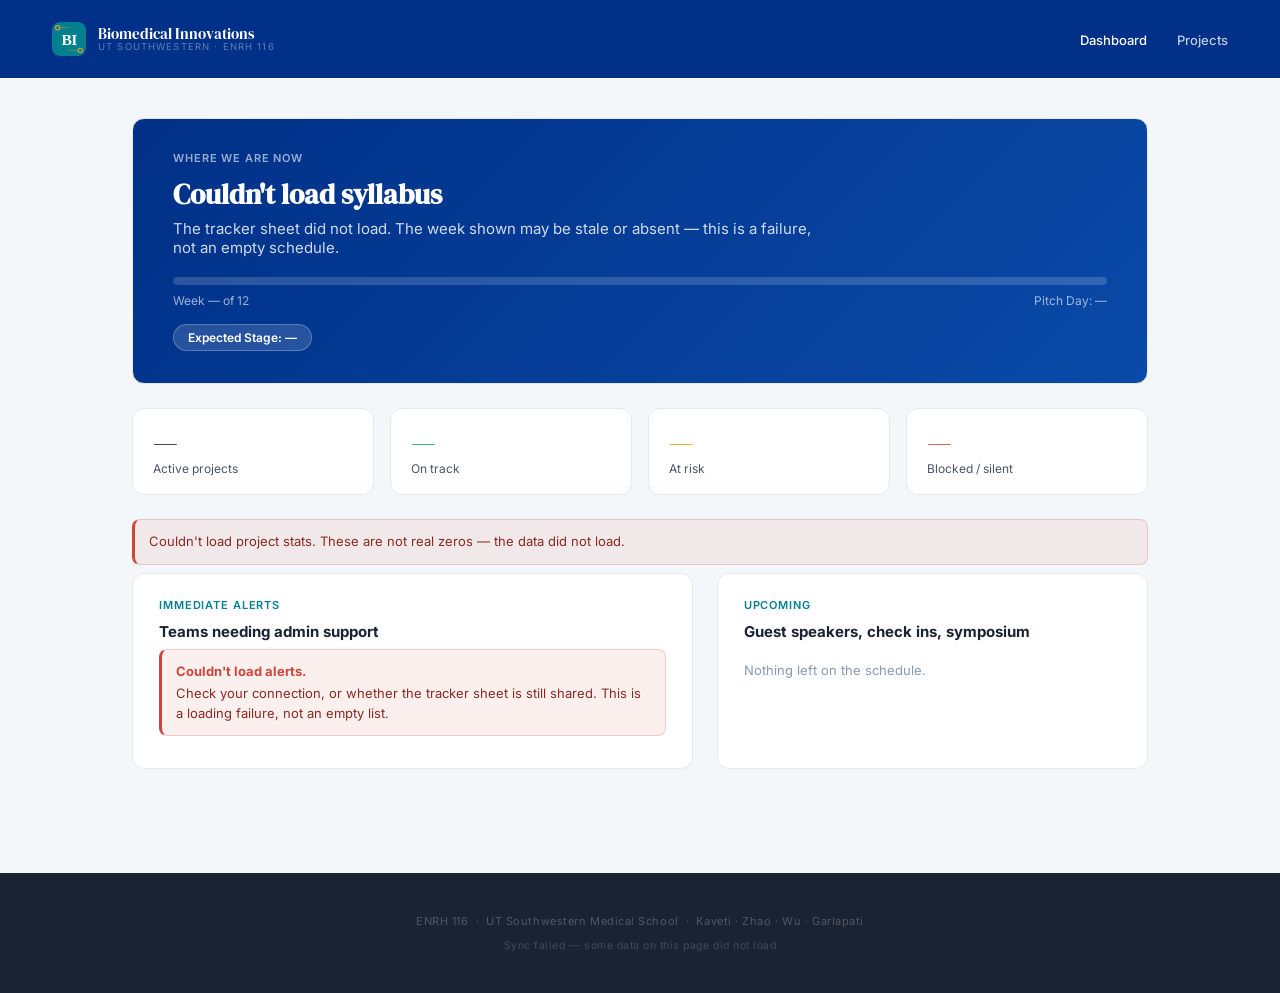
==== index.html @ a9e3243a "Add files via upload" ====
<!DOCTYPE html>
<html lang="en">
<head>
<meta charset="UTF-8"/>
<meta name="viewport" content="width=device-width, initial-scale=1.0"/>
<title>Dashboard — Biomedical Innovations, UTSW</title>
<link rel="preconnect" href="https://fonts.googleapis.com"/>
<link rel="preconnect" href="https://fonts.gstatic.com" crossorigin/>
<link href="https://fonts.googleapis.com/css2?family=DM+Serif+Display:ital@0;1&family=Inter:wght@300;400;500;600&display=swap" rel="stylesheet"/>
<link rel="stylesheet" href="assets/css/projects.css"/>
<style>
  :root {
    --navy:  #003087;
    --teal:  #028090;
    --gold:  #E8A020;
    --green: #1E9E5A;
    --amber: #D9A400;
    --red:   #D0453A;
    --steel: #E8EDF2;
    --mist:  #F4F7FA;
    --ink:   #1A2333;
    --slate: #4A5568;
    --ghost: #8A9AB0;
    --white: #FFFFFF;
    --r:     12px;
  }
  * { box-sizing: border-box; }
  body { font-family: 'Inter', sans-serif; background: var(--mist); color: var(--ink); margin: 0; }

  .dash-wrap { max-width: 1080px; margin: 0 auto; padding: 40px 32px 80px; }

  .dash-grid { display: grid; grid-template-columns: 1.3fr 1fr; gap: 24px; margin-bottom: 24px; }
  @media (max-width: 860px) { .dash-grid { grid-template-columns: 1fr; } }

  .card { background: var(--white); border-radius: var(--r); border: 1px solid #E4E9F0; padding: 24px 26px; }
  .card-eyebrow { font-size: 11px; font-weight: 600; letter-spacing: 0.08em; text-transform: uppercase; color: var(--teal); margin: 0 0 10px; }
  .card h2 { font-family: 'DM Serif Display', serif; font-size: 22px; margin: 0 0 6px; color: var(--ink); }
  .card h3 { font-size: 15px; margin: 0 0 4px; color: var(--ink); }

  /* Where We Are Now */
  .week-card { background: linear-gradient(135deg, var(--navy), #0A4AA8); color: var(--white); margin-bottom: 24px; padding: 32px 40px; }
  .week-card .card-eyebrow { color: rgba(255,255,255,0.6); }
  .week-card h2 { color: var(--white); font-size: 28px; }
  .week-topic { font-size: 15px; color: rgba(255,255,255,0.82); margin: 0 0 20px; max-width: 640px; }
  .week-progress-track { background: rgba(255,255,255,0.16); border-radius: 100px; height: 8px; overflow: hidden; margin-bottom: 8px; }
  .week-progress-fill { background: var(--gold); height: 100%; border-radius: 100px; transition: width 0.4s ease; }
  .week-progress-label { font-size: 12px; color: rgba(255,255,255,0.62); display: flex; justify-content: space-between; }
  .week-stage-pill { display: inline-block; margin-top: 16px; background: rgba(255,255,255,0.14); border: 1px solid rgba(255,255,255,0.24); border-radius: 100px; padding: 5px 14px; font-size: 12px; font-weight: 600; }

  /* Stat chips */
  .stats-row { display: grid; grid-template-columns: repeat(4, 1fr); gap: 16px; margin-bottom: 24px; }
  @media (max-width: 700px) { .stats-row { grid-template-columns: repeat(2, 1fr); } }
  .stat-chip { background: var(--white); border-radius: var(--r); border: 1px solid #E4E9F0; padding: 18px 20px; }
  .stat-chip .num { font-family: 'DM Serif Display', serif; font-size: 30px; line-height: 1; margin-bottom: 4px; }
  .stat-chip .label { font-size: 12px; color: var(--slate); }
  .stat-chip.health-green .num { color: var(--green); }
  .stat-chip.health-yellow .num { color: var(--amber); }
  .stat-chip.health-red .num { color: var(--red); }

  /* Activity feed */
  .activity-item { padding: 12px 0; border-bottom: 1px solid #EEF1F5; }
  .activity-item:last-child { border-bottom: none; }
  .activity-meta { font-size: 11px; color: var(--ghost); margin-bottom: 3px; }
  .activity-desc { font-size: 13.5px; color: var(--ink); line-height: 1.5; }

  .presentation-item { display: flex; justify-content: space-between; align-items: baseline; padding: 10px 0; border-bottom: 1px solid #EEF1F5; }
  .presentation-item:last-child { border-bottom: none; }
  .presentation-date { font-size: 12px; color: var(--slate); white-space: nowrap; margin-left: 12px; }

  .state-message { font-size: 13px; color: var(--ghost); padding: 8px 0; }
</style>
</head>
<body>

<header class="site-topbar">
  <a class="site-topbar-brand" href="index.html">
    <img src="[data-uri]" alt="BI logo" class="site-topbar-logo"/>
    <div>
      <div class="site-topbar-title">Biomedical Innovations</div>
      <div class="site-topbar-sub">UT Southwestern · ENRH 116</div>
    </div>
  </a>
  <nav class="site-topbar-nav">
    <a href="index.html" class="active">Dashboard</a>
    <a href="projects/index.html">Projects</a>
  </nav>
</header>

<main class="dash-wrap">

  <div class="card week-card">
    <p class="card-eyebrow">Where we are now</p>
    <h2 id="week-heading">Loading…</h2>
    <p class="week-topic" id="week-topic">&nbsp;</p>
    <div class="week-progress-track"><div class="week-progress-fill" id="week-progress-fill" style="width:0%"></div></div>
    <div class="week-progress-label"><span id="week-progress-label">Week — of 12</span><span id="week-end-label">Pitch Day: —</span></div>
    <span class="week-stage-pill" id="week-stage-pill">Expected Stage: —</span>
  </div>

  <div class="stats-row" id="stats-row">
    <div class="stat-chip"><div class="num">—</div><div class="label">Active projects</div></div>
    <div class="stat-chip health-green"><div class="num">—</div><div class="label">On track</div></div>
    <div class="stat-chip health-yellow"><div class="num">—</div><div class="label">At risk</div></div>
    <div class="stat-chip health-red"><div class="num">—</div><div class="label">Blocked / silent</div></div>
  </div>

  <div class="dash-grid">
    <div class="card">
      <p class="card-eyebrow">Immediate alerts</p>
      <h3>Teams needing admin support</h3>
      <div id="activity-list"><p class="state-message">Loading…</p></div>
    </div>

    <div class="card">
      <p class="card-eyebrow">Upcoming</p>
      <h3>Guest speakers, check ins, symposium</h3>
      <div id="presentations-list"><p class="state-message">Loading…</p></div>
    </div>
  </div>

</main>

<footer style="background: var(--ink); padding: 30px 48px; text-align:center;">
  <p style="font-size:11px; color: rgba(255,255,255,0.24); letter-spacing:0.05em;">
    ENRH 116 &nbsp;·&nbsp; UT Southwestern Medical School &nbsp;·&nbsp; Kaveti · Zhao · Wu · Garlapati
  </p>
  <p id="last-synced" style="font-size:10.5px; color: rgba(255,255,255,0.18); letter-spacing:0.05em; margin-top:8px;">
    Syncing…
  </p>
</footer>

<script src="assets/js/sheets.js"></script>
<script>
  function escapeHtml(str) {
    if (str == null) return "";
    return String(str).replace(/&/g, "&amp;").replace(/</g, "&lt;").replace(/>/g, "&gt;");
  }

  // Parse a date value from a gviz cell. Handles three cases seen across
  // this workbook's tabs: the gviz literal "Date(y,m,d)" (true Date cells),
  // a plain ISO string like "2026-09-03" (the Syllabus Map tab stores dates
  // as text, not real Date cells, so gviz returns them as-is), and anything
  // else JS can parse as a fallback.
  function parseGvizDate(value) {
    if (value == null) return null;
    if (value instanceof Date) return value;
    if (typeof value !== "string") return null;

    if (value.startsWith("Date(")) {
      const nums = value.slice(5, -1).split(",").map(n => parseInt(n, 10));
      const [y, m, d] = nums;
      return new Date(y, m, d);
    }

    const iso = value.match(/^(\d{4})-(\d{2})-(\d{2})/);
    if (iso) {
      return new Date(parseInt(iso[1], 10), parseInt(iso[2], 10) - 1, parseInt(iso[3], 10));
    }

    const fallback = new Date(value);
    return isNaN(fallback) ? null : fallback;
  }

  function fmtDate(dt) {
    if (!dt) return "TBD";
    return dt.toLocaleDateString("en-US", { month: "short", day: "numeric" });
  }

  // Render a visible failure. Distinct from the empty state on purpose:
  // "we could not load this" must never look like "there is nothing here".
  function renderError(el, what, err) {
    console.error(what, err);
    const hint = err && err.reason === "envelope"
      ? "The sheet may no longer be shared publicly."
      : "Check your connection, or whether the tracker sheet is still shared.";
    el.innerHTML =
      `<div class="state-error"><strong>Couldn't load ${escapeHtml(what)}.</strong>${escapeHtml(hint)} This is a loading failure, not an empty list.</div>`;
  }

  // Stamp the footer once anything has successfully loaded.
  function markSynced() {
    const el = document.getElementById("last-synced");
    const t = typeof getLastSyncedAt === "function" ? getLastSyncedAt() : null;
    if (!el) return;
    el.textContent = t
      ? `Last synced ${t.toLocaleString("en-US", { month: "short", day: "numeric", hour: "numeric", minute: "2-digit" })}`
      : "Not synced — data below may be missing";
  }

  function markSyncFailed() {
    const el = document.getElementById("last-synced");
    if (el) el.textContent = "Sync failed — some data on this page did not load";
  }

  // Fixed deliverable dates from the syllabus (Section III). Hardcoded
  // since these are set once for the semester, not tracked in a sheet tab.
  const DELIVERABLES = [
    { date: new Date(2026, 8, 8),  label: "Project Preference Ranking due" },
    { date: new Date(2026, 8, 9),  label: "Team Formation due" },
    { date: new Date(2026, 9, 1),  label: "Project Proposal due" },
    { date: new Date(2026, 9, 22), label: "Mid-Semester Progress Check-In due" },
    { date: new Date(2026, 10, 19), label: "Pitch Presentation due" },
  ];

  // ── Where We Are Now ──────────────────────────────────────────
  fetchTab(GIDS.syllabus).then(rows => {
    const today = new Date();
    today.setHours(0,0,0,0);

    const weeks = rows
      .map(r => ({
        week: r["Week"],
        date: parseGvizDate(r["Date"]),
        topic: r["Topic"],
        stage: r["Expected Stage"],
        note: r["Agenda Note"] || "",
      }))
      .filter(w => w.date)
      .sort((a, b) => a.date - b.date);

    if (!weeks.length) {
      document.getElementById("week-heading").textContent = "Syllabus not loaded";
      return;
    }

    let currentIndex = 0;
    weeks.forEach((w, i) => { if (w.date <= today) currentIndex = i; });
    const current = weeks[currentIndex];

    const totalWeeks = weeks.length;
    const pct = Math.round((current.week / totalWeeks) * 100);

    document.getElementById("week-heading").textContent = `Week ${current.week} of ${totalWeeks}`;
    document.getElementById("week-topic").textContent = current.note
      ? `${current.topic} — ${current.note}`
      : (current.topic || "");
    document.getElementById("week-progress-fill").style.width = pct + "%";
    document.getElementById("week-progress-label").innerHTML =
      `<span>Week ${current.week} of ${totalWeeks}</span>`;

    const next = weeks[currentIndex + 1];
    const windowEnd = next ? next.date : new Date(current.date.getTime() + 7*24*60*60*1000);
    const dueThisWeek = DELIVERABLES.filter(d => d.date >= current.date && d.date < windowEnd);

    const stagePillHtml = `<span class="week-stage-pill">Expected Stage: ${current.stage || "—"}</span>`;
    const deliverableHtml = dueThisWeek.map(d =>
      `<span class="week-stage-pill" style="background:rgba(232,160,32,0.22); border-color:rgba(232,160,32,0.4);">${escapeHtml(d.label)}</span>`
    ).join("");
    document.getElementById("week-stage-pill").outerHTML = `<div style="margin-top:16px; display:flex; gap:10px; flex-wrap:wrap;">${stagePillHtml}${deliverableHtml}</div>`;

    const last = weeks[weeks.length - 1];
    document.getElementById("week-end-label").textContent = `${last.topic && last.topic.includes("Pitch") ? "Pitch Day" : "Final week"}: ${fmtDate(last.date)}`;
    markSynced();
  }).catch(err => {
    console.error(err);
    document.getElementById("week-heading").textContent = "Couldn't load syllabus";
    document.getElementById("week-topic").textContent =
      "The tracker sheet did not load. The week shown may be stale or absent — this is a failure, not an empty schedule.";
    markSyncFailed();
  });

  // ── Stats row ──────────────────────────────────────────────────
  fetchTab(GIDS.dashboard).then(rows => {
    const active = rows.filter(r => r["Project"]);
    const counts = { green: 0, yellow: 0, red: 0 };
    active.forEach(r => {
      const h = (r["Overall Health"] || "").toLowerCase();
      if (h.includes("green")) counts.green++;
      else if (h.includes("yellow")) counts.yellow++;
      else if (h.includes("red")) counts.red++;
    });
    const chips = document.querySelectorAll("#stats-row .num");
    chips[0].textContent = active.length;
    chips[1].textContent = counts.green;
    chips[2].textContent = counts.yellow;
    chips[3].textContent = counts.red;
    markSynced();
  }).catch(err => {
    console.error(err);
    // Blank the chips rather than leaving zeros: 0/0/0/0 reads as a real
    // (if grim) state, which is exactly the confusion P1-5 is about.
    document.querySelectorAll("#stats-row .num").forEach(n => { n.textContent = "—"; });
    document.getElementById("stats-row").insertAdjacentHTML("afterend",
      `<div class="state-error">Couldn't load project stats. These are not real zeros — the data did not load.</div>`);
    markSyncFailed();
  });

  // ── Immediate alerts ────────────────────────────────────────────
  // Shows only entries flagged as needing admin support. Matches both
  // "Needs Admin Support" (new form label) and "Blocker" (old label,
  // in case earlier log rows still use it) so nothing gets missed.
  // Pure: selects the alert rows to render. Extracted so the null-timestamp
  // behaviour is testable without a DOM or a live Sheet.
  function selectAlerts(rows, limit) {
    return rows
      // No `|| new Date(r["Timestamp"])` fallback here: gviz returns null
      // for an empty Timestamp cell, and new Date(null) is 1970-01-01 — a
      // valid Date that survives the isNaN filter and renders as a 1970
      // alert on the public dashboard. parseGvizDate already handles every
      // date format present in this workbook, so a null result means the
      // row genuinely has no usable date and must be dropped.
      .map(r => ({ ...r, _ts: parseGvizDate(r["Timestamp"]) }))
      .filter(r => {
        const type = (r["Entry Type"] || "").toLowerCase();
        return type.includes("admin") || type.includes("blocker");
      })
      .filter(r => r._ts instanceof Date && !isNaN(r._ts))
      .sort((a, b) => b._ts - a._ts)
      .slice(0, limit);
  }

  fetchTab(GIDS.updateLog).then(rows => {
    const container = document.getElementById("activity-list");
    const alerts = selectAlerts(rows, 6);

    if (!alerts.length) {
      container.innerHTML = `<p class="state-message">No open requests right now.</p>`;
      return;
    }

    container.innerHTML = alerts.map(r => `
      <div class="activity-item">
        <div class="activity-meta">${escapeHtml(r["Project"])} · ${fmtDate(r._ts)}</div>
        <div class="activity-desc">${escapeHtml(r["Description"] || "")}</div>
      </div>`).join("");
    markSynced();
  }).catch(err => {
    renderError(document.getElementById("activity-list"), "alerts", err);
    markSyncFailed();
  });

  // ── Upcoming: guest speakers, team check ins, symposium ─────────
  // Pulled from the fixed ENRH 116 Fall 2026 syllabus (not a live sheet
  // tab, since these course level dates are set once for the semester).
  // Update this array if the syllabus changes.
  const COURSE_EVENTS = [
    { date: new Date(2026, 8, 24),  label: "Guest Speaker: Human-Centered Design & Human Factors", type: "Guest Speaker" },
    { date: new Date(2026, 9, 8),   label: "Workshop Field Trip", type: "Workshop" },
    { date: new Date(2026, 9, 15),  label: "Guest Speaker: Dr. Ying", type: "Guest Speaker" },
    { date: new Date(2026, 9, 22),  label: "Mid Semester Progress Check In (MedEd Innovation Studio)", type: "Team Check In" },
    { date: new Date(2026, 10, 12), label: "Guest Speaker: Building a Business Model & Learning to Pitch", type: "Guest Speaker" },
    { date: new Date(2026, 10, 19), label: "Pitch Day: Final Innovation Symposium", type: "Symposium" },
  ];

  (function renderUpcoming() {
    const container = document.getElementById("presentations-list");
    const today = new Date();
    today.setHours(0,0,0,0);

    const upcoming = COURSE_EVENTS
      .filter(e => e.date >= today)
      .sort((a, b) => a.date - b.date);

    if (!upcoming.length) {
      container.innerHTML = `<p class="state-message">Nothing left on the schedule.</p>`;
      return;
    }

    container.innerHTML = upcoming.map(e => `
      <div class="presentation-item">
        <div>
          <div style="font-size:13.5px; font-weight:500;">${escapeHtml(e.label)}</div>
          <div style="font-size:12px; color:var(--ghost);">${escapeHtml(e.type)}</div>
        </div>
        <div class="presentation-date">${fmtDate(e.date)}</div>
      </div>`).join("");
  })();
</script>

</body>
</html>
---- assets/css/projects.css ----
/* projects.css
   Styles for /projects/index.html and /projects/project.html.
   Tokens match the main site's :root variables exactly — do not
   redefine these elsewhere; if the main site's palette changes,
   update here too.
*/

:root {
  --navy:  #003087;
  --teal:  #028090;
  --gold:  #E8A020;
  --steel: #E8EDF2;
  --mist:  #F4F7FA;
  --ink:   #1A2333;
  --slate: #4A5568;
  --ghost: #8A9AB0;
  --white: #FFFFFF;
  --r:     12px;
}

* , *::before, *::after { box-sizing: border-box; }

body {
  font-family: 'Inter', sans-serif;
  background: var(--white);
  color: var(--ink);
  margin: 0;
  -webkit-font-smoothing: antialiased;
}

/* ── Simple top bar (matches main navbar brand, adds a nav link) ── */
.site-topbar {
  display: flex; align-items: center; justify-content: space-between;
  padding: 22px 52px;
  background: var(--navy);
}
.site-topbar-brand { display: flex; align-items: center; gap: 12px; text-decoration: none; }
.site-topbar-logo { width: 34px; height: 34px; border-radius: 8px; }
.site-topbar-title { font-family: 'DM Serif Display', serif; font-size: 15px; color: var(--white); line-height: 1; }
.site-topbar-sub { font-size: 9.5px; color: rgba(255,255,255,0.38); letter-spacing: 0.12em; text-transform: uppercase; }
.site-topbar-nav a {
  font-size: 13px; font-weight: 500; color: rgba(255,255,255,0.75);
  text-decoration: none; margin-left: 26px;
}
.site-topbar-nav a:hover,
.site-topbar-nav a.active { color: var(--white); }

/* ── Page shell ── */
.projects-wrap { max-width: 1080px; margin: 0 auto; padding: 48px 24px 80px; }
.projects-eyebrow { font-size: 11px; font-weight: 600; letter-spacing: 0.1em; text-transform: uppercase; color: var(--teal); margin-bottom: 8px; }
.projects-heading { font-family: 'DM Serif Display', serif; font-size: 32px; color: var(--ink); margin-bottom: 10px; }
.projects-sub { font-size: 14px; color: var(--slate); margin-bottom: 36px; max-width: 60ch; }

/* ── Project cards (index page) — reuses .about-card visual language ── */
.project-grid { display: grid; grid-template-columns: repeat(auto-fill, minmax(260px, 1fr)); gap: 18px; }
.project-card {
  display: block; text-decoration: none; color: inherit;
  background: var(--mist); border: 1px solid var(--steel); border-radius: var(--r);
  padding: 22px 20px; transition: transform 0.2s, box-shadow 0.2s;
}
.project-card:hover { transform: translateY(-3px); box-shadow: 0 10px 28px rgba(0,48,135,0.08); }
.project-card h3 { font-family: 'DM Serif Display', serif; font-size: 18px; color: var(--ink); margin: 0 0 8px; }
.project-card .stage { font-size: 12.5px; color: var(--slate); margin: 0 0 12px; }
.project-card .next-pres { font-size: 11.5px; color: var(--ghost); margin: 10px 0 0; }

.health {
  display: inline-block; font-size: 10.5px; font-weight: 600;
  letter-spacing: 0.04em; text-transform: uppercase;
  padding: 3px 10px; border-radius: 999px;
}
/* NOTE: confirm these three values actually match your Dashboard's
   "Overall Health" text before shipping — placeholders below assume
   On Track / At Risk / Blocked. Adjust the class names + JS mapping
   in index.html if your sheet uses different wording. */
.health-ontrack  { background: rgba(2,128,144,0.12);  color: var(--teal); }
.health-atrisk   { background: rgba(232,160,32,0.15);  color: #8a5a10; }
.health-blocked  { background: rgba(200,40,40,0.12);   color: #b02020; }
.health-unknown  { background: var(--steel); color: var(--ghost); }

.state-message { font-size: 13.5px; color: var(--ghost); padding: 24px 0; }

/* ── Detail page: mirrors the homepage's "Prior Work" / DDH section exactly ── */
.detail-hero {
  background: var(--navy);
  padding: 76px 48px;
}
.detail-hero-inner { max-width: 920px; margin: 0 auto; }
.detail-title { display: flex; align-items: baseline; gap: 12px; flex-wrap: wrap; }
.status-badge {
  font-size: 11px; font-weight: 600; letter-spacing: 0.05em; text-transform: uppercase;
  background: rgba(2,128,144,0.18); color: var(--teal);
  padding: 4px 12px; border-radius: 999px; vertical-align: middle;
}
.roadmap-note {
  font-size: 11.5px; font-style: italic; color: rgba(255,255,255,0.4);
  margin-bottom: 14px;
}

/* ── Poster ── */
.poster-wrap { margin-bottom: 34px; }
.poster-frame {
  display: block; max-width: 420px; border-radius: 10px; overflow: hidden;
  border: 1px solid rgba(255,255,255,0.09); background: rgba(255,255,255,0.04);
  text-decoration: none; transition: transform 0.2s, box-shadow 0.2s;
}
.poster-frame:hover { transform: translateY(-3px); box-shadow: 0 10px 28px rgba(0,0,0,0.25); }
.poster-frame img { width: 100%; display: block; }
.poster-link-label {
  font-size: 11px; color: rgba(255,255,255,0.4); margin-top: 8px;
  letter-spacing: 0.04em; text-transform: uppercase;
}


/* ── Custom progress log (exception track, no syllabus alignment) ── */
.milestone-list { display: flex; flex-direction: column; gap: 12px; }
.milestone-item {
  display: flex; gap: 14px; padding: 14px 16px;
  background: rgba(255,255,255,0.04); border: 1px solid rgba(255,255,255,0.09);
  border-radius: 10px;
}
.milestone-dot { width: 10px; height: 10px; border-radius: 50%; background: var(--teal); margin-top: 4px; flex-shrink: 0; }
.milestone-date { font-size: 10.5px; font-weight: 600; letter-spacing: 0.05em; text-transform: uppercase; color: var(--gold); margin-bottom: 3px; }
.milestone-stage { font-size: 12px; font-weight: 600; color: var(--white); margin-bottom: 4px; }
.milestone-desc { font-size: 13px; line-height: 1.6; color: rgba(255,255,255,0.6); }

.detail-back { font-size: 12px; color: rgba(255,255,255,0.45); text-decoration: none; letter-spacing: 0.05em; text-transform: uppercase; }
.detail-back:hover { color: var(--white); }

.detail-eyebrow {
  font-size: 11px; font-weight: 600; letter-spacing: 0.16em;
  text-transform: uppercase; color: var(--gold); margin: 22px 0 11px;
}
.detail-title {
  font-family: 'DM Serif Display', serif;
  font-size: clamp(25px, 3vw, 36px);
  color: var(--white); line-height: 1.15; margin-bottom: 16px;
}
.detail-body {
  font-size: 14.5px; line-height: 1.8; color: rgba(255,255,255,0.56); max-width: 600px; margin-bottom: 34px;
}

/* Two-column context grid — identical structure to the DDH section's
   Clinical Problem / The Gap / Our Approach / Status quad */
.context-grid { display: grid; grid-template-columns: 1fr 1fr; gap: 0 40px; margin-bottom: 38px; }
.context-block {
  border-left: 2px solid rgba(2,128,144,0.38);
  padding: 13px 0 13px 17px;
  border-bottom: 1px solid rgba(255,255,255,0.05);
}
.context-label {
  font-size: 9.5px; font-weight: 600; letter-spacing: 0.12em;
  text-transform: uppercase; color: var(--teal); margin-bottom: 5px;
}
.context-text { font-size: 13px; line-height: 1.7; color: rgba(255,255,255,0.58); }
.context-text strong { color: rgba(255,255,255,0.86); font-weight: 500; }

/* Team section reuses the same conf-heading + pill-row pattern as Conferences */
.conf-heading {
  font-size: 10px; font-weight: 600; letter-spacing: 0.14em;
  text-transform: uppercase; color: rgba(255,255,255,0.28); margin-bottom: 13px;
}
.conf-row { display: flex; gap: 11px; flex-wrap: wrap; margin-bottom: 34px; }
.conf-pill {
  display: flex; align-items: center; gap: 9px;
  background: rgba(255,255,255,0.05); border: 1px solid rgba(255,255,255,0.09);
  border-radius: 8px; padding: 10px 15px; text-decoration: none;
  transition: background 0.2s;
}
.conf-pill:hover { background: rgba(255,255,255,0.10); }
.conf-pill-icon { font-size: 14px; }
.conf-pill-name { font-size: 12.5px; font-weight: 600; color: var(--white); }
.conf-pill-date { font-size: 10px; color: rgba(255,255,255,0.36); }

.state-message-dark { font-size: 13px; color: rgba(255,255,255,0.36); }

/* ── Roadmap timeline ── */
.roadmap-wrap { margin-bottom: 38px; }
.roadmap-track { position: relative; padding-top: 6px; }
.roadmap-line-bg {
  position: absolute; top: 15px; left: 0; right: 0; height: 2px;
  background: rgba(255,255,255,0.12);
}
.roadmap-line-fill {
  position: absolute; top: 15px; left: 0; height: 2px;
  background: var(--teal); transition: width 0.3s;
}
.roadmap-nodes { display: flex; justify-content: space-between; position: relative; overflow-x: auto; gap: 4px; padding-bottom: 4px; }
.roadmap-node { flex: 1 0 64px; text-align: center; cursor: pointer; min-width: 64px; }
.roadmap-dot {
  width: 14px; height: 14px; border-radius: 50%; margin: 0 auto 8px;
  background: var(--navy); border: 2px solid rgba(255,255,255,0.25);
  transition: background 0.2s, border-color 0.2s;
}
.roadmap-node.reached .roadmap-dot { background: var(--teal); border-color: var(--teal); }
.roadmap-node.current .roadmap-dot { background: var(--gold); border-color: var(--gold); }
.roadmap-node-week { font-size: 9.5px; font-weight: 600; letter-spacing: 0.06em; text-transform: uppercase; color: rgba(255,255,255,0.35); }
.roadmap-node.reached .roadmap-node-week,
.roadmap-node.current .roadmap-node-week { color: rgba(255,255,255,0.75); }
.roadmap-node-stage { font-size: 10.5px; color: rgba(255,255,255,0.5); margin-top: 2px; line-height: 1.3; }
.roadmap-node.reached .roadmap-node-stage,
.roadmap-node.current .roadmap-node-stage { color: var(--white); }

.roadmap-detail {
  margin-top: 18px; padding: 16px 18px; border-radius: 10px;
  background: rgba(255,255,255,0.04); border: 1px solid rgba(255,255,255,0.09);
  display: none;
}
.roadmap-detail.open { display: block; }
.roadmap-detail-title { font-size: 12.5px; font-weight: 600; color: var(--white); margin-bottom: 4px; }
.roadmap-detail-meta { font-size: 11px; color: var(--gold); margin-bottom: 8px; letter-spacing: 0.04em; text-transform: uppercase; }
.roadmap-detail-body { font-size: 13px; line-height: 1.7; color: rgba(255,255,255,0.62); }

@media (max-width: 700px) {
  .roadmap-node { flex: 0 0 72px; }
  .roadmap-node-stage { display: none; }
}

@media (max-width: 900px) {
  .context-grid { grid-template-columns: 1fr; }
}
@media (max-width: 700px) {
  .site-topbar { padding: 18px 20px; }
  .detail-hero { padding: 56px 24px; }
}

/* ── Error state ────────────────────────────────────────────────────
   Must be visually distinct from .state-message. A failed load used to
   render in the same muted grey as "nothing scheduled yet", so a dead
   API looked like a quiet week. Shared by all three pages. */
.state-error {
  font-size: 13px; color: #8a2a22; background: rgba(208,69,58,0.08);
  border: 1px solid rgba(208,69,58,0.22); border-left: 3px solid #D0453A;
  border-radius: 8px; padding: 12px 14px; margin: 8px 0; line-height: 1.5;
}
.state-error strong { display: block; margin-bottom: 3px; color: #D0453A; }

/* Same, on the navy project-detail hero. */
.state-error-dark {
  font-size: 13px; color: #ffd9d4; background: rgba(208,69,58,0.16);
  border: 1px solid rgba(255,140,130,0.3); border-left: 3px solid #ff8c82;
  border-radius: 8px; padding: 12px 14px; margin: 8px 0; line-height: 1.5;
}
.state-error-dark strong { display: block; margin-bottom: 3px; color: #ff8c82; }
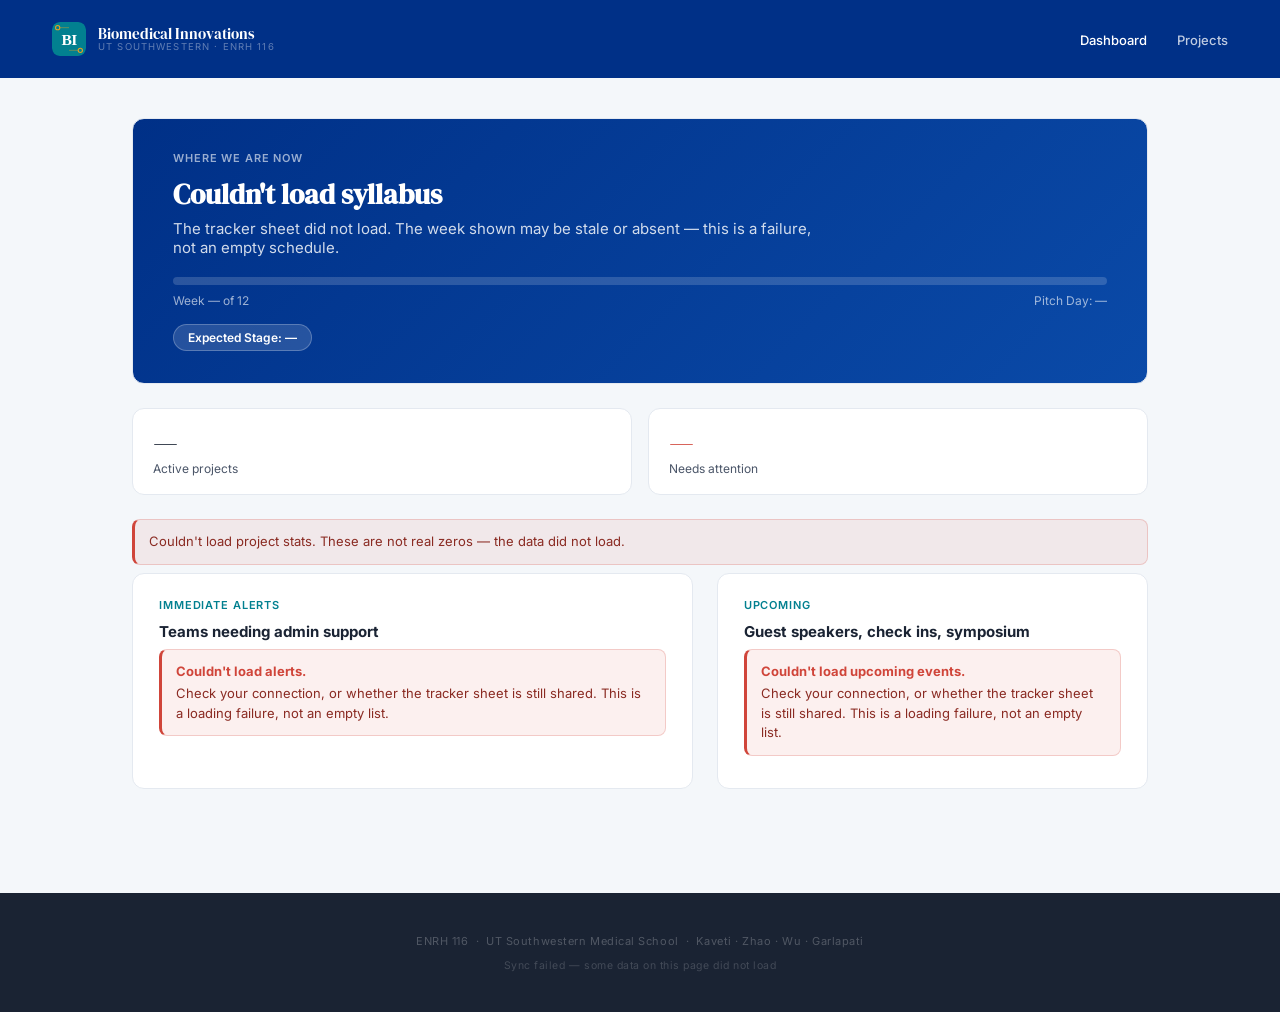
==== commit 3e79df7b: "Add files via upload" ====
--- a/index.html
+++ b/index.html
@@ -48,8 +48,7 @@
   .week-stage-pill { display: inline-block; margin-top: 16px; background: rgba(255,255,255,0.14); border: 1px solid rgba(255,255,255,0.24); border-radius: 100px; padding: 5px 14px; font-size: 12px; font-weight: 600; }
 
   /* Stat chips */
-  .stats-row { display: grid; grid-template-columns: repeat(4, 1fr); gap: 16px; margin-bottom: 24px; }
-  @media (max-width: 700px) { .stats-row { grid-template-columns: repeat(2, 1fr); } }
+  .stats-row { display: grid; grid-template-columns: repeat(2, 1fr); gap: 16px; margin-bottom: 24px; }
   .stat-chip { background: var(--white); border-radius: var(--r); border: 1px solid #E4E9F0; padding: 18px 20px; }
   .stat-chip .num { font-family: 'DM Serif Display', serif; font-size: 30px; line-height: 1; margin-bottom: 4px; }
   .stat-chip .label { font-size: 12px; color: var(--slate); }
@@ -83,6 +82,7 @@
   <nav class="site-topbar-nav">
     <a href="index.html" class="active">Dashboard</a>
     <a href="projects/index.html">Projects</a>
+    <a href="#" id="submit-update-link" target="_blank" rel="noopener" style="display:none;">Submit Weekly Update</a>
   </nav>
 </header>
 
@@ -99,22 +99,20 @@
 
   <div class="stats-row" id="stats-row">
     <div class="stat-chip"><div class="num">—</div><div class="label">Active projects</div></div>
-    <div class="stat-chip health-green"><div class="num">—</div><div class="label">On track</div></div>
-    <div class="stat-chip health-yellow"><div class="num">—</div><div class="label">At risk</div></div>
-    <div class="stat-chip health-red"><div class="num">—</div><div class="label">Blocked / silent</div></div>
+    <div class="stat-chip health-red"><div class="num">—</div><div class="label">Needs attention</div></div>
   </div>
 
   <div class="dash-grid">
     <div class="card">
       <p class="card-eyebrow">Immediate alerts</p>
       <h3>Teams needing admin support</h3>
-      <div id="activity-list"><p class="state-message">Loading…</p></div>
+      <div id="activity-list" aria-live="polite"><p class="state-message">Loading…</p></div>
     </div>
 
     <div class="card">
       <p class="card-eyebrow">Upcoming</p>
       <h3>Guest speakers, check ins, symposium</h3>
-      <div id="presentations-list"><p class="state-message">Loading…</p></div>
+      <div id="presentations-list" aria-live="polite"><p class="state-message">Loading…</p></div>
     </div>
   </div>
 
@@ -131,35 +129,16 @@
 
 <script src="assets/js/sheets.js"></script>
 <script>
-  function escapeHtml(str) {
-    if (str == null) return "";
-    return String(str).replace(/&/g, "&amp;").replace(/</g, "&lt;").replace(/>/g, "&gt;");
-  }
-
-  // Parse a date value from a gviz cell. Handles three cases seen across
-  // this workbook's tabs: the gviz literal "Date(y,m,d)" (true Date cells),
-  // a plain ISO string like "2026-09-03" (the Syllabus Map tab stores dates
-  // as text, not real Date cells, so gviz returns them as-is), and anything
-  // else JS can parse as a fallback.
-  function parseGvizDate(value) {
-    if (value == null) return null;
-    if (value instanceof Date) return value;
-    if (typeof value !== "string") return null;
-
-    if (value.startsWith("Date(")) {
-      const nums = value.slice(5, -1).split(",").map(n => parseInt(n, 10));
-      const [y, m, d] = nums;
-      return new Date(y, m, d);
-    }
-
-    const iso = value.match(/^(\d{4})-(\d{2})-(\d{2})/);
-    if (iso) {
-      return new Date(parseInt(iso[1], 10), parseInt(iso[2], 10) - 1, parseInt(iso[3], 10));
-    }
-
-    const fallback = new Date(value);
-    return isNaN(fallback) ? null : fallback;
-  }
+  wireSubmitUpdateLink();
+
+  // escapeHtml and safeLink are defined once, in assets/js/sheets.js, and
+  // loaded globally via <script src="assets/js/sheets.js"> above. They
+  // used to be duplicated in each of the three pages; this is the shared
+  // copy.
+
+  // parseGvizDate is defined once, in assets/js/sheets.js, and loaded
+  // globally via <script src="assets/js/sheets.js"> above. It used to be
+  // duplicated here and in project.html; this is the shared copy.
 
   function fmtDate(dt) {
     if (!dt) return "TBD";
@@ -203,7 +182,21 @@
   ];
 
   // ── Where We Are Now ──────────────────────────────────────────
-  fetchTab(GIDS.syllabus).then(rows => {
+  // Pure: classify where "today" sits relative to the syllabus weeks.
+  // Extracted so pre-semester/mid-semester/post-semester selection is
+  // testable without a DOM.
+  function classifyWeekState(weeks, today) {
+    if (!weeks.length) return { state: "no-data" };
+    const firstWeek = weeks[0];
+    const lastWeek = weeks[weeks.length - 1];
+    if (today < firstWeek.date) return { state: "pre-semester", firstWeek, lastWeek };
+    if (today > lastWeek.date) return { state: "post-semester", firstWeek, lastWeek };
+    let currentIndex = 0;
+    weeks.forEach((w, i) => { if (w.date <= today) currentIndex = i; });
+    return { state: "in-progress", current: weeks[currentIndex], currentIndex, totalWeeks: weeks.length };
+  }
+
+  withTimeout(fetchTab(GIDS.syllabus), 15000, "syllabus").then(rows => {
     const today = new Date();
     today.setHours(0,0,0,0);
 
@@ -220,15 +213,54 @@
 
     if (!weeks.length) {
       document.getElementById("week-heading").textContent = "Syllabus not loaded";
+      renderUpcoming(buildUpcomingEvents([], DELIVERABLES, today));
       return;
     }
 
-    let currentIndex = 0;
-    weeks.forEach((w, i) => { if (w.date <= today) currentIndex = i; });
-    const current = weeks[currentIndex];
-
+    renderUpcoming(buildUpcomingEvents(weeks, DELIVERABLES, today));
+
+    const classification = classifyWeekState(weeks, today);
     const totalWeeks = weeks.length;
-    const pct = Math.round((current.week / totalWeeks) * 100);
+
+    // Pre-semester: the "last week whose date <= today" scan finds nothing
+    // before the semester starts and would otherwise silently default to
+    // index 0, claiming "Week 1" before the course had even begun.
+    if (classification.state === "pre-semester") {
+      const { firstWeek, lastWeek } = classification;
+      document.getElementById("week-heading").textContent = "Course starts soon";
+      document.getElementById("week-topic").textContent =
+        `First session: ${fmtDate(firstWeek.date)} — ${firstWeek.topic || ""}`;
+      document.getElementById("week-progress-fill").style.width = "0%";
+      document.getElementById("week-progress-label").innerHTML = `<span>Not started yet</span>`;
+      document.getElementById("week-stage-pill").outerHTML =
+        `<span class="week-stage-pill" id="week-stage-pill">Expected Stage: —</span>`;
+      document.getElementById("week-end-label").textContent = `Pitch Day: ${fmtDate(lastWeek.date)}`;
+      markSynced();
+      return;
+    }
+
+    // Post-semester: the scan otherwise clamps to the last index forever
+    // once the final week passes, claiming "Week 12 of 12" indefinitely
+    // with no indication the course had actually ended.
+    if (classification.state === "post-semester") {
+      const { lastWeek } = classification;
+      document.getElementById("week-heading").textContent = "Semester complete";
+      document.getElementById("week-topic").textContent =
+        `Final session: ${lastWeek.topic || ""} (${fmtDate(lastWeek.date)})`;
+      document.getElementById("week-progress-fill").style.width = "100%";
+      document.getElementById("week-progress-label").innerHTML =
+        `<span>Week ${totalWeeks} of ${totalWeeks} — complete</span>`;
+      document.getElementById("week-stage-pill").outerHTML =
+        `<span class="week-stage-pill" id="week-stage-pill">Expected Stage: Complete</span>`;
+      document.getElementById("week-end-label").textContent = `Pitch Day: ${fmtDate(lastWeek.date)}`;
+      markSynced();
+      return;
+    }
+
+    const current = classification.current;
+    const currentIndex = classification.currentIndex;
+
+    const pct = Math.round(((parseFloat(current.week) || 0) / totalWeeks) * 100);
 
     document.getElementById("week-heading").textContent = `Week ${current.week} of ${totalWeeks}`;
     document.getElementById("week-topic").textContent = current.note
@@ -242,7 +274,7 @@
     const windowEnd = next ? next.date : new Date(current.date.getTime() + 7*24*60*60*1000);
     const dueThisWeek = DELIVERABLES.filter(d => d.date >= current.date && d.date < windowEnd);
 
-    const stagePillHtml = `<span class="week-stage-pill">Expected Stage: ${current.stage || "—"}</span>`;
+    const stagePillHtml = `<span class="week-stage-pill">Expected Stage: ${escapeHtml(current.stage) || "—"}</span>`;
     const deliverableHtml = dueThisWeek.map(d =>
       `<span class="week-stage-pill" style="background:rgba(232,160,32,0.22); border-color:rgba(232,160,32,0.4);">${escapeHtml(d.label)}</span>`
     ).join("");
@@ -256,28 +288,45 @@
     document.getElementById("week-heading").textContent = "Couldn't load syllabus";
     document.getElementById("week-topic").textContent =
       "The tracker sheet did not load. The week shown may be stale or absent — this is a failure, not an empty schedule.";
+    renderError(document.getElementById("presentations-list"), "upcoming events", err);
     markSyncFailed();
   });
 
   // ── Stats row ──────────────────────────────────────────────────
-  fetchTab(GIDS.dashboard).then(rows => {
-    const active = rows.filter(r => r["Project"]);
-    const counts = { green: 0, yellow: 0, red: 0 };
-    active.forEach(r => {
-      const h = (r["Overall Health"] || "").toLowerCase();
-      if (h.includes("green")) counts.green++;
-      else if (h.includes("yellow")) counts.yellow++;
-      else if (h.includes("red")) counts.red++;
+  // Pure: given Dashboard + Update Log rows, returns the two reconciling
+  // numbers. "Active" excludes Complete projects — a completed project's
+  // stale log is a false alarm, not a real issue. "Needs attention" is
+  // driven by M-1 (days since last update: red or never-logged), not by
+  // self-reported Overall Health — a team can report Green right up until
+  // the week they report Red, but silence shows up immediately.
+  function computeDashboardStats(dashboardRows, updateLogRows, today) {
+    const active = dashboardRows.filter(r => {
+      const name = (r["Project"] || "").trim();
+      if (!name) return false;
+      return (r["Project Status"] || "").trim().toLowerCase() !== "complete";
     });
+    const needsAttention = active.filter(r => {
+      const days = daysSinceLastUpdate(updateLogRows, r["Project"], today);
+      const level = stalenessLevel(days);
+      return level === "red" || level === "never";
+    });
+    return { activeCount: active.length, needsAttentionCount: needsAttention.length };
+  }
+
+  Promise.all([
+    withTimeout(fetchTab(GIDS.dashboard), 15000, "dashboard"),
+    withTimeout(fetchTab(GIDS.updateLog), 15000, "update log"),
+  ]).then(([dashboardRows, updateLogRows]) => {
+    const today = new Date();
+    today.setHours(0, 0, 0, 0);
+    const { activeCount, needsAttentionCount } = computeDashboardStats(dashboardRows, updateLogRows, today);
     const chips = document.querySelectorAll("#stats-row .num");
-    chips[0].textContent = active.length;
-    chips[1].textContent = counts.green;
-    chips[2].textContent = counts.yellow;
-    chips[3].textContent = counts.red;
+    chips[0].textContent = activeCount;
+    chips[1].textContent = needsAttentionCount;
     markSynced();
   }).catch(err => {
     console.error(err);
-    // Blank the chips rather than leaving zeros: 0/0/0/0 reads as a real
+    // Blank the chips rather than leaving zeros: 0/0 reads as a real
     // (if grim) state, which is exactly the confusion P1-5 is about.
     document.querySelectorAll("#stats-row .num").forEach(n => { n.textContent = "—"; });
     document.getElementById("stats-row").insertAdjacentHTML("afterend",
@@ -289,10 +338,22 @@
   // Shows only entries flagged as needing admin support. Matches both
   // "Needs Admin Support" (new form label) and "Blocker" (old label,
   // in case earlier log rows still use it) so nothing gets missed.
-  // Pure: selects the alert rows to render. Extracted so the null-timestamp
-  // behaviour is testable without a DOM or a live Sheet.
+  //
+  // Resolution state: the Update Log has no Status column yet (that's a
+  // schema addition — see the remediation brief §5, Durga's action). This
+  // reads a Status cell defensively: until that column exists, every row
+  // has Status === undefined and is treated as open, so behaviour is
+  // unchanged today and starts working the moment the column is added —
+  // no second code change required.
+  function isResolved(r) {
+    return (r["Status"] || "").trim().toLowerCase() === "resolved";
+  }
+
+  // Pure: selects the OPEN alert rows to render, and separately counts
+  // resolved ones so they can be shown as a quiet tally instead of either
+  // disappearing entirely or clogging the open list forever.
   function selectAlerts(rows, limit) {
-    return rows
+    const matching = rows
       // No `|| new Date(r["Timestamp"])` fallback here: gviz returns null
       // for an empty Timestamp cell, and new Date(null) is 1970-01-01 — a
       // valid Date that survives the isNaN filter and renders as a 1970
@@ -304,17 +365,26 @@
         const type = (r["Entry Type"] || "").toLowerCase();
         return type.includes("admin") || type.includes("blocker");
       })
-      .filter(r => r._ts instanceof Date && !isNaN(r._ts))
-      .sort((a, b) => b._ts - a._ts)
-      .slice(0, limit);
-  }
-
-  fetchTab(GIDS.updateLog).then(rows => {
+      .filter(r => r._ts instanceof Date && !isNaN(r._ts));
+
+    const open = matching.filter(r => !isResolved(r));
+    const resolvedCount = matching.length - open.length;
+
+    return {
+      alerts: open.sort((a, b) => b._ts - a._ts).slice(0, limit),
+      resolvedCount,
+    };
+  }
+
+  withTimeout(fetchTab(GIDS.updateLog), 15000, "alerts").then(rows => {
     const container = document.getElementById("activity-list");
-    const alerts = selectAlerts(rows, 6);
+    const { alerts, resolvedCount } = selectAlerts(rows, 6);
+    const resolvedNote = resolvedCount
+      ? `<p class="state-message" style="padding-top:2px;">${resolvedCount} resolved this semester</p>`
+      : "";
 
     if (!alerts.length) {
-      container.innerHTML = `<p class="state-message">No open requests right now.</p>`;
+      container.innerHTML = `<p class="state-message">No open requests right now.</p>${resolvedNote}`;
       return;
     }
 
@@ -322,41 +392,48 @@
       <div class="activity-item">
         <div class="activity-meta">${escapeHtml(r["Project"])} · ${fmtDate(r._ts)}</div>
         <div class="activity-desc">${escapeHtml(r["Description"] || "")}</div>
-      </div>`).join("");
+      </div>`).join("") + resolvedNote;
     markSynced();
   }).catch(err => {
     renderError(document.getElementById("activity-list"), "alerts", err);
     markSyncFailed();
   });
 
-  // ── Upcoming: guest speakers, team check ins, symposium ─────────
-  // Pulled from the fixed ENRH 116 Fall 2026 syllabus (not a live sheet
-  // tab, since these course level dates are set once for the semester).
-  // Update this array if the syllabus changes.
-  const COURSE_EVENTS = [
-    { date: new Date(2026, 8, 24),  label: "Guest Speaker: Human-Centered Design & Human Factors", type: "Guest Speaker" },
-    { date: new Date(2026, 9, 8),   label: "Workshop Field Trip", type: "Workshop" },
-    { date: new Date(2026, 9, 15),  label: "Guest Speaker: Dr. Ying", type: "Guest Speaker" },
-    { date: new Date(2026, 9, 22),  label: "Mid Semester Progress Check In (MedEd Innovation Studio)", type: "Team Check In" },
-    { date: new Date(2026, 10, 12), label: "Guest Speaker: Building a Business Model & Learning to Pitch", type: "Guest Speaker" },
-    { date: new Date(2026, 10, 19), label: "Pitch Day: Final Innovation Symposium", type: "Symposium" },
-  ];
-
-  (function renderUpcoming() {
+  // ── Upcoming: guest speakers, workshops, symposium ──────────────
+  // Previously a hardcoded array duplicating the Syllabus Map tab — a
+  // rescheduled guest speaker would make the dashboard lie. Now derived
+  // live from the same `weeks` array the week card already builds, keyed
+  // off keywords in each week's Topic.
+  //
+  // DELIVERABLES stays hardcoded below: the Syllabus Map tab has no
+  // per-deliverable rows, and a live Deliverables tab is a schema change
+  // under Durga's action (brief §5, unblocks M-3). Flagging rather than
+  // half-fixing: this is the one remaining hardcoded course-date source.
+  function classifyEventType(topic) {
+    const t = (topic || "").toLowerCase();
+    if (t.includes("guest speaker")) return "Guest Speaker";
+    if (t.includes("pitch day") || t.includes("symposium")) return "Symposium";
+    if (t.includes("workshop")) return "Workshop";
+    return "Class Session";
+  }
+
+  function buildUpcomingEvents(weeks, deliverables, today) {
+    const courseEvents = weeks
+      .filter(w => /guest speaker|workshop|symposium|pitch day/i.test(w.topic || ""))
+      .map(w => ({ date: w.date, label: w.topic, type: classifyEventType(w.topic) }));
+    const deliverableEvents = deliverables.map(d => ({ date: d.date, label: d.label, type: "Deliverable" }));
+    return [...courseEvents, ...deliverableEvents]
+      .filter(e => e.date && e.date >= today)
+      .sort((a, b) => a.date - b.date);
+  }
+
+  function renderUpcoming(events) {
     const container = document.getElementById("presentations-list");
-    const today = new Date();
-    today.setHours(0,0,0,0);
-
-    const upcoming = COURSE_EVENTS
-      .filter(e => e.date >= today)
-      .sort((a, b) => a.date - b.date);
-
-    if (!upcoming.length) {
+    if (!events.length) {
       container.innerHTML = `<p class="state-message">Nothing left on the schedule.</p>`;
       return;
     }
-
-    container.innerHTML = upcoming.map(e => `
+    container.innerHTML = events.map(e => `
       <div class="presentation-item">
         <div>
           <div style="font-size:13.5px; font-weight:500;">${escapeHtml(e.label)}</div>
@@ -364,7 +441,7 @@
         </div>
         <div class="presentation-date">${fmtDate(e.date)}</div>
       </div>`).join("");
-  })();
+  }
 </script>
 
 </body>
--- a/assets/css/projects.css
+++ b/assets/css/projects.css
@@ -241,3 +241,11 @@
   border-radius: 8px; padding: 12px 14px; margin: 8px 0; line-height: 1.5;
 }
 .state-error-dark strong { display: block; margin-bottom: 3px; color: #ff8c82; }
+
+/* ── M-1: Days Since Last Update badge ────────────────────────────── */
+.staleness {
+  display: inline-block; font-size: 11px; margin: 6px 0 0;
+  color: var(--slate);
+}
+.staleness-never { color: var(--ghost); font-weight: 600; }
+.staleness-red { color: #b02020; font-weight: 600; }
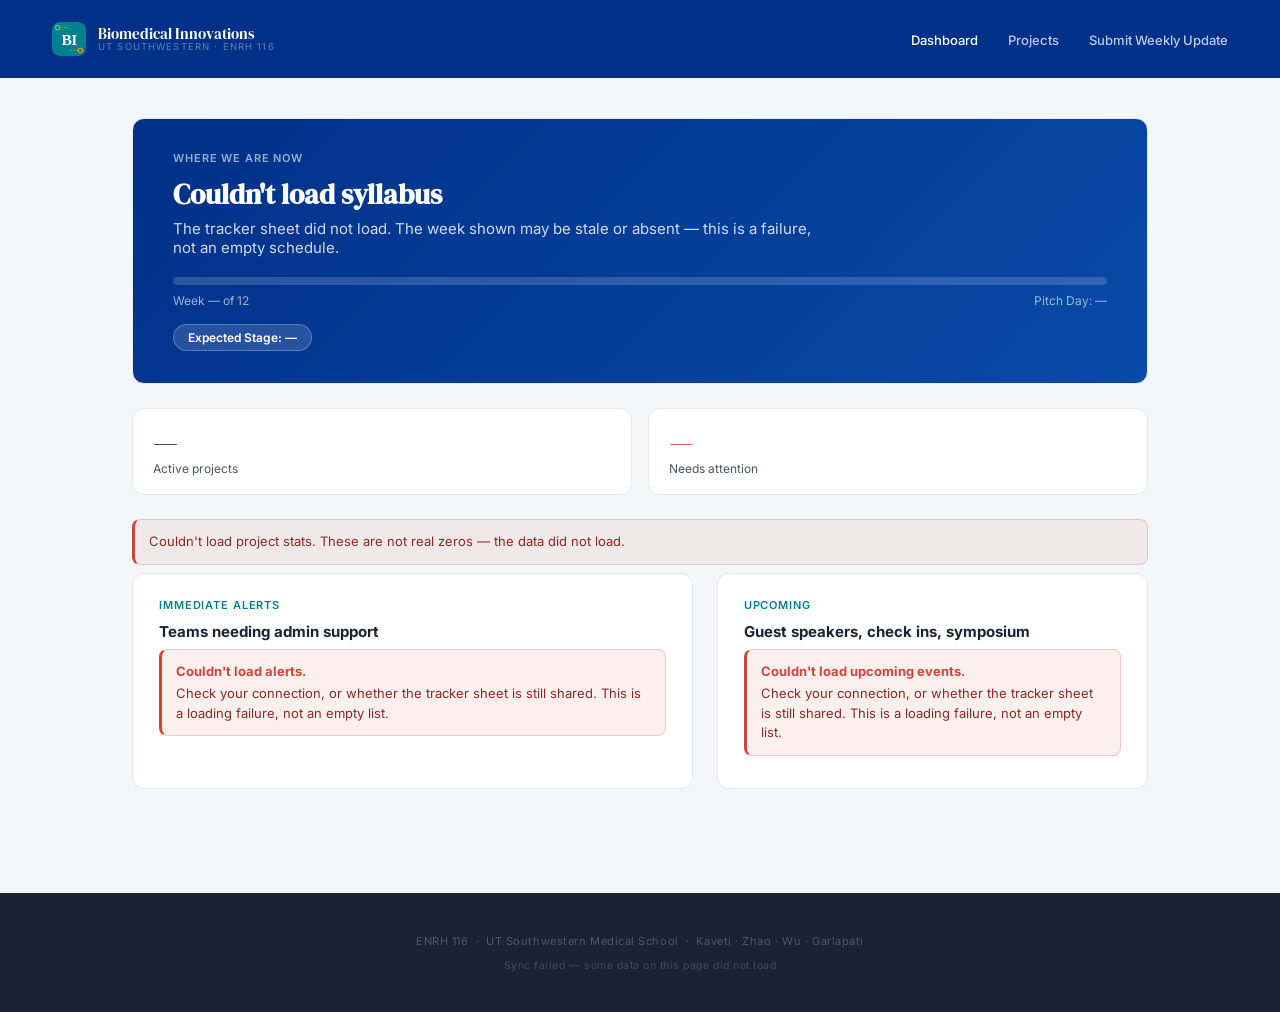
==== commit 531cb061: "Update Pitch Presentation due date to October 26" ====
--- a/index.html
+++ b/index.html
@@ -178,7 +178,7 @@
     { date: new Date(2026, 8, 9),  label: "Team Formation due" },
     { date: new Date(2026, 9, 1),  label: "Project Proposal due" },
     { date: new Date(2026, 9, 22), label: "Mid-Semester Progress Check-In due" },
-    { date: new Date(2026, 10, 19), label: "Pitch Presentation due" },
+    { date: new Date(2026, 10, 26), label: "Pitch Presentation due" },
   ];
 
   // ── Where We Are Now ──────────────────────────────────────────
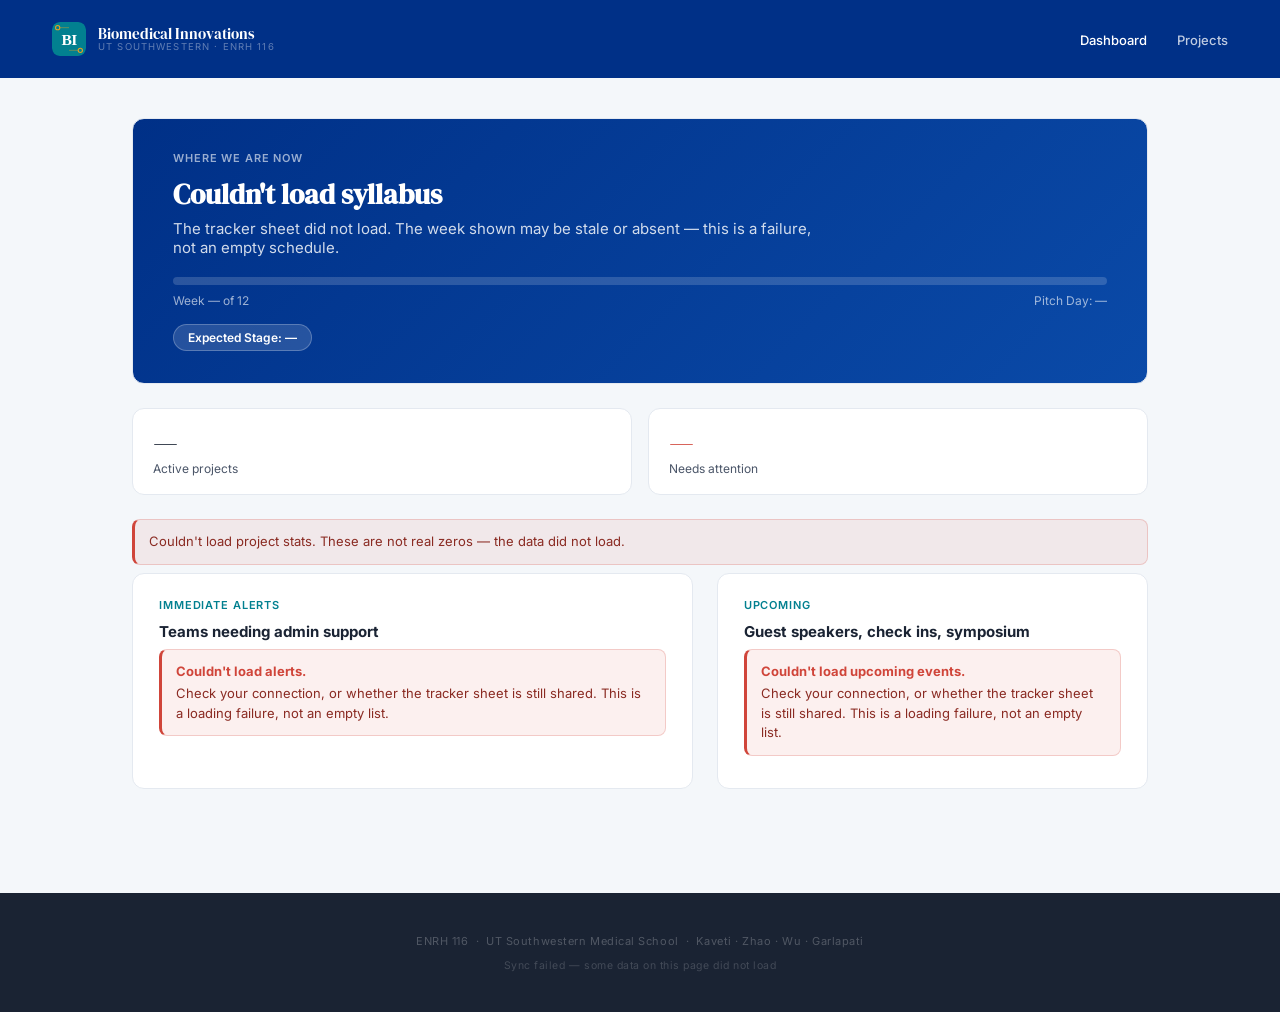
==== commit 99a4fad0: "Remove hidden submit update link from navigation" ====
--- a/index.html
+++ b/index.html
@@ -82,7 +82,6 @@
   <nav class="site-topbar-nav">
     <a href="index.html" class="active">Dashboard</a>
     <a href="projects/index.html">Projects</a>
-    <a href="#" id="submit-update-link" target="_blank" rel="noopener" style="display:none;">Submit Weekly Update</a>
   </nav>
 </header>
 
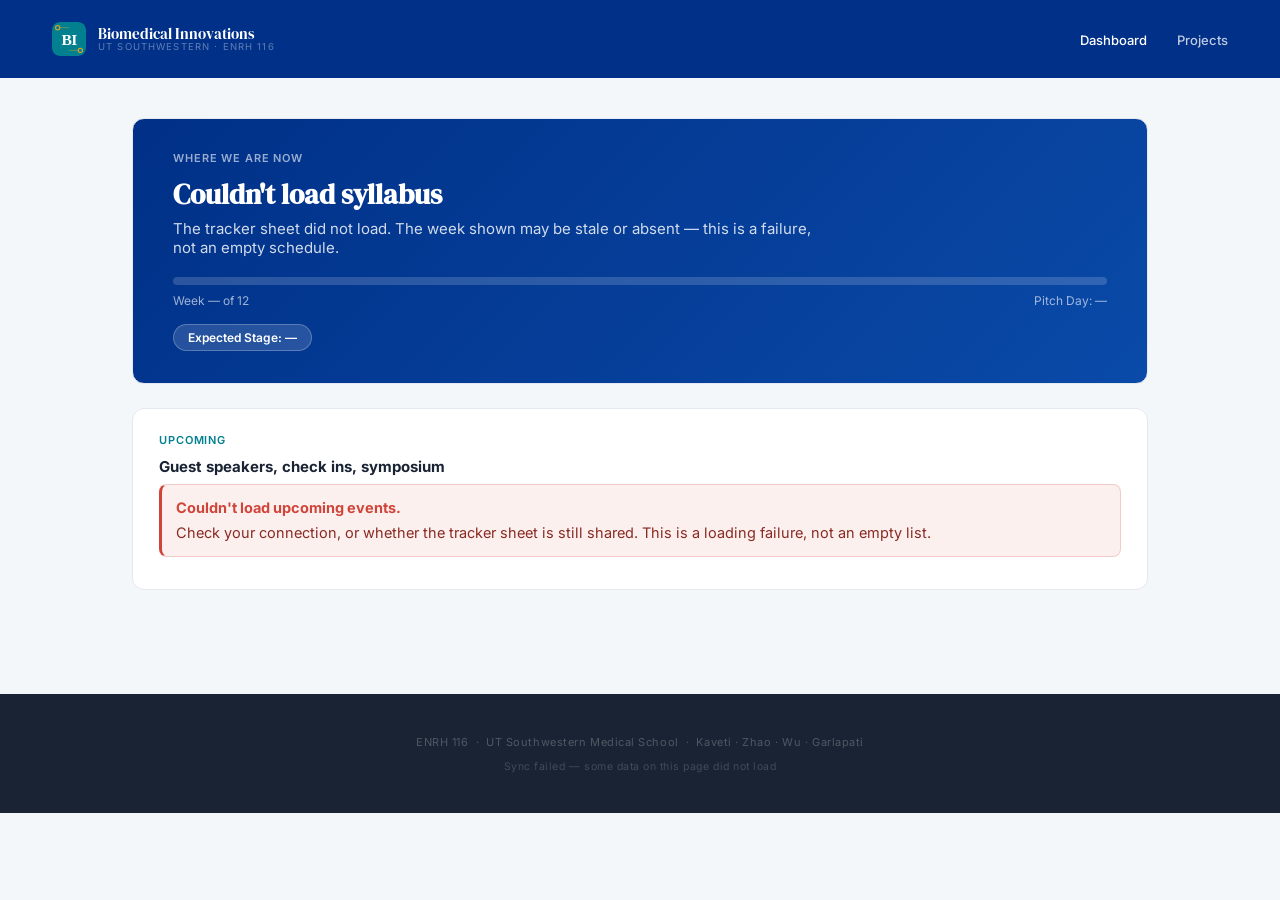
==== commit 4e520c5d: "Add files via upload" ====
--- a/index.html
+++ b/index.html
@@ -29,8 +29,7 @@
 
   .dash-wrap { max-width: 1080px; margin: 0 auto; padding: 40px 32px 80px; }
 
-  .dash-grid { display: grid; grid-template-columns: 1.3fr 1fr; gap: 24px; margin-bottom: 24px; }
-  @media (max-width: 860px) { .dash-grid { grid-template-columns: 1fr; } }
+  .dash-grid { display: grid; grid-template-columns: 1fr; gap: 24px; margin-bottom: 24px; }
 
   .card { background: var(--white); border-radius: var(--r); border: 1px solid #E4E9F0; padding: 24px 26px; }
   .card-eyebrow { font-size: 11px; font-weight: 600; letter-spacing: 0.08em; text-transform: uppercase; color: var(--teal); margin: 0 0 10px; }
@@ -46,21 +45,6 @@
   .week-progress-fill { background: var(--gold); height: 100%; border-radius: 100px; transition: width 0.4s ease; }
   .week-progress-label { font-size: 12px; color: rgba(255,255,255,0.62); display: flex; justify-content: space-between; }
   .week-stage-pill { display: inline-block; margin-top: 16px; background: rgba(255,255,255,0.14); border: 1px solid rgba(255,255,255,0.24); border-radius: 100px; padding: 5px 14px; font-size: 12px; font-weight: 600; }
-
-  /* Stat chips */
-  .stats-row { display: grid; grid-template-columns: repeat(2, 1fr); gap: 16px; margin-bottom: 24px; }
-  .stat-chip { background: var(--white); border-radius: var(--r); border: 1px solid #E4E9F0; padding: 18px 20px; }
-  .stat-chip .num { font-family: 'DM Serif Display', serif; font-size: 30px; line-height: 1; margin-bottom: 4px; }
-  .stat-chip .label { font-size: 12px; color: var(--slate); }
-  .stat-chip.health-green .num { color: var(--green); }
-  .stat-chip.health-yellow .num { color: var(--amber); }
-  .stat-chip.health-red .num { color: var(--red); }
-
-  /* Activity feed */
-  .activity-item { padding: 12px 0; border-bottom: 1px solid #EEF1F5; }
-  .activity-item:last-child { border-bottom: none; }
-  .activity-meta { font-size: 11px; color: var(--ghost); margin-bottom: 3px; }
-  .activity-desc { font-size: 13.5px; color: var(--ink); line-height: 1.5; }
 
   .presentation-item { display: flex; justify-content: space-between; align-items: baseline; padding: 10px 0; border-bottom: 1px solid #EEF1F5; }
   .presentation-item:last-child { border-bottom: none; }
@@ -96,18 +80,7 @@
     <span class="week-stage-pill" id="week-stage-pill">Expected Stage: —</span>
   </div>
 
-  <div class="stats-row" id="stats-row">
-    <div class="stat-chip"><div class="num">—</div><div class="label">Active projects</div></div>
-    <div class="stat-chip health-red"><div class="num">—</div><div class="label">Needs attention</div></div>
-  </div>
-
   <div class="dash-grid">
-    <div class="card">
-      <p class="card-eyebrow">Immediate alerts</p>
-      <h3>Teams needing admin support</h3>
-      <div id="activity-list" aria-live="polite"><p class="state-message">Loading…</p></div>
-    </div>
-
     <div class="card">
       <p class="card-eyebrow">Upcoming</p>
       <h3>Guest speakers, check ins, symposium</h3>
@@ -128,8 +101,6 @@
 
 <script src="assets/js/sheets.js"></script>
 <script>
-  wireSubmitUpdateLink();
-
   // escapeHtml and safeLink are defined once, in assets/js/sheets.js, and
   // loaded globally via <script src="assets/js/sheets.js"> above. They
   // used to be duplicated in each of the three pages; this is the shared
@@ -291,13 +262,21 @@
     markSyncFailed();
   });
 
-  // ── Stats row ──────────────────────────────────────────────────
-  // Pure: given Dashboard + Update Log rows, returns the two reconciling
-  // numbers. "Active" excludes Complete projects — a completed project's
-  // stale log is a false alarm, not a real issue. "Needs attention" is
-  // driven by M-1 (days since last update: red or never-logged), not by
-  // self-reported Overall Health — a team can report Green right up until
-  // the week they report Red, but silence shows up immediately.
+  // ── Dashboard stats (Active projects / Needs attention) and the
+  //    "Immediate Alerts" cross-team panel were removed from this page
+  //    (2026-09-18) now that teams can navigate here directly via their
+  //    own project link — showing every team's health and open support
+  //    requests in one place was no longer appropriate for a page
+  //    reachable by students, not just admins. The equivalent info now
+  //    lives per-project on each team's own Team Needs tab.
+  //
+  //    computeDashboardStats() / isResolved() / selectAlerts() /
+  //    sheetRowLink() below are the pure functions that used to drive
+  //    those panels. They're kept, untouched and still tested (P1-7,
+  //    p0-3, p0-4-mitigation, resolve-queue-link), in case this or a
+  //    similar admin-only view gets rebuilt later — removing them now
+  //    would mean rewriting the same logic from scratch rather than
+  //    just calling it again.
   function computeDashboardStats(dashboardRows, updateLogRows, today) {
     const active = dashboardRows.filter(r => {
       const name = (r["Project"] || "").trim();
@@ -312,38 +291,6 @@
     return { activeCount: active.length, needsAttentionCount: needsAttention.length };
   }
 
-  Promise.all([
-    withTimeout(fetchTab(GIDS.dashboard), 15000, "dashboard"),
-    withTimeout(fetchTab(GIDS.updateLog), 15000, "update log"),
-  ]).then(([dashboardRows, updateLogRows]) => {
-    const today = new Date();
-    today.setHours(0, 0, 0, 0);
-    const { activeCount, needsAttentionCount } = computeDashboardStats(dashboardRows, updateLogRows, today);
-    const chips = document.querySelectorAll("#stats-row .num");
-    chips[0].textContent = activeCount;
-    chips[1].textContent = needsAttentionCount;
-    markSynced();
-  }).catch(err => {
-    console.error(err);
-    // Blank the chips rather than leaving zeros: 0/0 reads as a real
-    // (if grim) state, which is exactly the confusion P1-5 is about.
-    document.querySelectorAll("#stats-row .num").forEach(n => { n.textContent = "—"; });
-    document.getElementById("stats-row").insertAdjacentHTML("afterend",
-      `<div class="state-error">Couldn't load project stats. These are not real zeros — the data did not load.</div>`);
-    markSyncFailed();
-  });
-
-  // ── Immediate alerts ────────────────────────────────────────────
-  // Shows only entries flagged as needing admin support. Matches both
-  // "Needs Admin Support" (new form label) and "Blocker" (old label,
-  // in case earlier log rows still use it) so nothing gets missed.
-  //
-  // Resolution state: the Update Log has no Status column yet (that's a
-  // schema addition — see the remediation brief §5, Durga's action). This
-  // reads a Status cell defensively: until that column exists, every row
-  // has Status === undefined and is treated as open, so behaviour is
-  // unchanged today and starts working the moment the column is added —
-  // no second code change required.
   function isResolved(r) {
     return (r["Status"] || "").trim().toLowerCase() === "resolved";
   }
@@ -375,28 +322,14 @@
     };
   }
 
-  withTimeout(fetchTab(GIDS.updateLog), 15000, "alerts").then(rows => {
-    const container = document.getElementById("activity-list");
-    const { alerts, resolvedCount } = selectAlerts(rows, 6);
-    const resolvedNote = resolvedCount
-      ? `<p class="state-message" style="padding-top:2px;">${resolvedCount} resolved this semester</p>`
-      : "";
-
-    if (!alerts.length) {
-      container.innerHTML = `<p class="state-message">No open requests right now.</p>${resolvedNote}`;
-      return;
-    }
-
-    container.innerHTML = alerts.map(r => `
-      <div class="activity-item">
-        <div class="activity-meta">${escapeHtml(r["Project"])} · ${fmtDate(r._ts)}</div>
-        <div class="activity-desc">${escapeHtml(r["Description"] || "")}</div>
-      </div>`).join("") + resolvedNote;
-    markSynced();
-  }).catch(err => {
-    renderError(document.getElementById("activity-list"), "alerts", err);
-    markSyncFailed();
-  });
+  // Deep-link straight to a row's Status cell in the actual sheet, so
+  // clearing the queue doesn't mean hunting for the right row by hand.
+  // gviz is called with headers=1 (see fetchTab), so row 1 is always the
+  // header and data row i (0-indexed) is always sheet row i+2 — no
+  // reordering happens before this point, so the index is reliable.
+  function sheetRowLink(gid, rowNum) {
+    return `https://docs.google.com/spreadsheets/d/${SHEET_ID}/edit#gid=${gid}&range=A${rowNum}`;
+  }
 
   // ── Upcoming: guest speakers, workshops, symposium ──────────────
   // Previously a hardcoded array duplicating the Syllabus Map tab — a
--- a/assets/css/projects.css
+++ b/assets/css/projects.css
@@ -49,7 +49,7 @@
 .projects-wrap { max-width: 1080px; margin: 0 auto; padding: 48px 24px 80px; }
 .projects-eyebrow { font-size: 11px; font-weight: 600; letter-spacing: 0.1em; text-transform: uppercase; color: var(--teal); margin-bottom: 8px; }
 .projects-heading { font-family: 'DM Serif Display', serif; font-size: 32px; color: var(--ink); margin-bottom: 10px; }
-.projects-sub { font-size: 14px; color: var(--slate); margin-bottom: 36px; max-width: 60ch; }
+.projects-sub { font-size: 15.5px; color: var(--slate); margin-bottom: 36px; max-width: 60ch; }
 
 /* ── Project cards (index page) — reuses .about-card visual language ── */
 .project-grid { display: grid; grid-template-columns: repeat(auto-fill, minmax(260px, 1fr)); gap: 18px; }
@@ -60,8 +60,8 @@
 }
 .project-card:hover { transform: translateY(-3px); box-shadow: 0 10px 28px rgba(0,48,135,0.08); }
 .project-card h3 { font-family: 'DM Serif Display', serif; font-size: 18px; color: var(--ink); margin: 0 0 8px; }
-.project-card .stage { font-size: 12.5px; color: var(--slate); margin: 0 0 12px; }
-.project-card .next-pres { font-size: 11.5px; color: var(--ghost); margin: 10px 0 0; }
+.project-card .stage { font-size: 14px; color: var(--slate); margin: 0 0 12px; }
+.project-card .next-pres { font-size: 13px; color: var(--ghost); margin: 10px 0 0; }
 
 .health {
   display: inline-block; font-size: 10.5px; font-weight: 600;
@@ -77,7 +77,7 @@
 .health-blocked  { background: rgba(200,40,40,0.12);   color: #b02020; }
 .health-unknown  { background: var(--steel); color: var(--ghost); }
 
-.state-message { font-size: 13.5px; color: var(--ghost); padding: 24px 0; }
+.state-message { font-size: 15px; color: var(--ghost); padding: 24px 0; }
 
 /* ── Detail page: mirrors the homepage's "Prior Work" / DDH section exactly ── */
 .detail-hero {
@@ -92,7 +92,7 @@
   padding: 4px 12px; border-radius: 999px; vertical-align: middle;
 }
 .roadmap-note {
-  font-size: 11.5px; font-style: italic; color: rgba(255,255,255,0.4);
+  font-size: 13px; font-style: italic; color: rgba(255,255,255,0.4);
   margin-bottom: 14px;
 }
 
@@ -119,44 +119,45 @@
   border-radius: 10px;
 }
 .milestone-dot { width: 10px; height: 10px; border-radius: 50%; background: var(--teal); margin-top: 4px; flex-shrink: 0; }
-.milestone-date { font-size: 10.5px; font-weight: 600; letter-spacing: 0.05em; text-transform: uppercase; color: var(--gold); margin-bottom: 3px; }
-.milestone-stage { font-size: 12px; font-weight: 600; color: var(--white); margin-bottom: 4px; }
-.milestone-desc { font-size: 13px; line-height: 1.6; color: rgba(255,255,255,0.6); }
+.milestone-date { font-size: 12px; font-weight: 600; letter-spacing: 0.05em; text-transform: uppercase; color: var(--gold); margin-bottom: 3px; }
+.milestone-stage { font-size: 14px; font-weight: 600; color: var(--white); margin-bottom: 4px; }
+.milestone-desc { font-size: 15px; line-height: 1.7; color: rgba(255,255,255,0.6); }
 
 .detail-back { font-size: 12px; color: rgba(255,255,255,0.45); text-decoration: none; letter-spacing: 0.05em; text-transform: uppercase; }
 .detail-back:hover { color: var(--white); }
 
 .detail-eyebrow {
-  font-size: 11px; font-weight: 600; letter-spacing: 0.16em;
+  font-size: 12.5px; font-weight: 600; letter-spacing: 0.16em;
   text-transform: uppercase; color: var(--gold); margin: 22px 0 11px;
 }
 .detail-title {
   font-family: 'DM Serif Display', serif;
-  font-size: clamp(25px, 3vw, 36px);
+  font-size: clamp(28px, 3.4vw, 40px);
   color: var(--white); line-height: 1.15; margin-bottom: 16px;
 }
 .detail-body {
-  font-size: 14.5px; line-height: 1.8; color: rgba(255,255,255,0.56); max-width: 600px; margin-bottom: 34px;
-}
-
-/* Two-column context grid — identical structure to the DDH section's
-   Clinical Problem / The Gap / Our Approach / Status quad */
-.context-grid { display: grid; grid-template-columns: 1fr 1fr; gap: 0 40px; margin-bottom: 38px; }
+  font-size: 16.5px; line-height: 1.8; color: rgba(255,255,255,0.56); max-width: 600px; margin-bottom: 34px;
+}
+
+/* Status quad — now 3 items (Stage/Health/Next Deadline); Team moved to
+   its own tab, since a comma-list of names was redundant with a full
+   roster page. */
+.context-grid { display: grid; grid-template-columns: repeat(3, 1fr); gap: 0 30px; margin-bottom: 38px; }
 .context-block {
   border-left: 2px solid rgba(2,128,144,0.38);
   padding: 13px 0 13px 17px;
   border-bottom: 1px solid rgba(255,255,255,0.05);
 }
 .context-label {
-  font-size: 9.5px; font-weight: 600; letter-spacing: 0.12em;
+  font-size: 11px; font-weight: 600; letter-spacing: 0.12em;
   text-transform: uppercase; color: var(--teal); margin-bottom: 5px;
 }
-.context-text { font-size: 13px; line-height: 1.7; color: rgba(255,255,255,0.58); }
+.context-text { font-size: 15.5px; line-height: 1.75; color: rgba(255,255,255,0.58); }
 .context-text strong { color: rgba(255,255,255,0.86); font-weight: 500; }
 
 /* Team section reuses the same conf-heading + pill-row pattern as Conferences */
 .conf-heading {
-  font-size: 10px; font-weight: 600; letter-spacing: 0.14em;
+  font-size: 12px; font-weight: 600; letter-spacing: 0.14em;
   text-transform: uppercase; color: rgba(255,255,255,0.28); margin-bottom: 13px;
 }
 .conf-row { display: flex; gap: 11px; flex-wrap: wrap; margin-bottom: 34px; }
@@ -167,11 +168,11 @@
   transition: background 0.2s;
 }
 .conf-pill:hover { background: rgba(255,255,255,0.10); }
-.conf-pill-icon { font-size: 14px; }
-.conf-pill-name { font-size: 12.5px; font-weight: 600; color: var(--white); }
-.conf-pill-date { font-size: 10px; color: rgba(255,255,255,0.36); }
-
-.state-message-dark { font-size: 13px; color: rgba(255,255,255,0.36); }
+.conf-pill-icon { font-size: 16px; }
+.conf-pill-name { font-size: 14.5px; font-weight: 600; color: var(--white); }
+.conf-pill-date { font-size: 11.5px; color: rgba(255,255,255,0.36); }
+
+.state-message-dark { font-size: 14.5px; color: rgba(255,255,255,0.36); }
 
 /* ── Roadmap timeline ── */
 .roadmap-wrap { margin-bottom: 38px; }
@@ -185,7 +186,7 @@
   background: var(--teal); transition: width 0.3s;
 }
 .roadmap-nodes { display: flex; justify-content: space-between; position: relative; overflow-x: auto; gap: 4px; padding-bottom: 4px; }
-.roadmap-node { flex: 1 0 64px; text-align: center; cursor: pointer; min-width: 64px; }
+.roadmap-node { flex: 1 0 64px; text-align: center; min-width: 64px; }
 .roadmap-dot {
   width: 14px; height: 14px; border-radius: 50%; margin: 0 auto 8px;
   background: var(--navy); border: 2px solid rgba(255,255,255,0.25);
@@ -193,22 +194,12 @@
 }
 .roadmap-node.reached .roadmap-dot { background: var(--teal); border-color: var(--teal); }
 .roadmap-node.current .roadmap-dot { background: var(--gold); border-color: var(--gold); }
-.roadmap-node-week { font-size: 9.5px; font-weight: 600; letter-spacing: 0.06em; text-transform: uppercase; color: rgba(255,255,255,0.35); }
+.roadmap-node-week { font-size: 11px; font-weight: 600; letter-spacing: 0.06em; text-transform: uppercase; color: rgba(255,255,255,0.35); }
 .roadmap-node.reached .roadmap-node-week,
 .roadmap-node.current .roadmap-node-week { color: rgba(255,255,255,0.75); }
-.roadmap-node-stage { font-size: 10.5px; color: rgba(255,255,255,0.5); margin-top: 2px; line-height: 1.3; }
+.roadmap-node-stage { font-size: 12.5px; color: rgba(255,255,255,0.5); margin-top: 2px; line-height: 1.3; }
 .roadmap-node.reached .roadmap-node-stage,
 .roadmap-node.current .roadmap-node-stage { color: var(--white); }
-
-.roadmap-detail {
-  margin-top: 18px; padding: 16px 18px; border-radius: 10px;
-  background: rgba(255,255,255,0.04); border: 1px solid rgba(255,255,255,0.09);
-  display: none;
-}
-.roadmap-detail.open { display: block; }
-.roadmap-detail-title { font-size: 12.5px; font-weight: 600; color: var(--white); margin-bottom: 4px; }
-.roadmap-detail-meta { font-size: 11px; color: var(--gold); margin-bottom: 8px; letter-spacing: 0.04em; text-transform: uppercase; }
-.roadmap-detail-body { font-size: 13px; line-height: 1.7; color: rgba(255,255,255,0.62); }
 
 @media (max-width: 700px) {
   .roadmap-node { flex: 0 0 72px; }
@@ -228,7 +219,7 @@
    render in the same muted grey as "nothing scheduled yet", so a dead
    API looked like a quiet week. Shared by all three pages. */
 .state-error {
-  font-size: 13px; color: #8a2a22; background: rgba(208,69,58,0.08);
+  font-size: 14.5px; color: #8a2a22; background: rgba(208,69,58,0.08);
   border: 1px solid rgba(208,69,58,0.22); border-left: 3px solid #D0453A;
   border-radius: 8px; padding: 12px 14px; margin: 8px 0; line-height: 1.5;
 }
@@ -236,7 +227,7 @@
 
 /* Same, on the navy project-detail hero. */
 .state-error-dark {
-  font-size: 13px; color: #ffd9d4; background: rgba(208,69,58,0.16);
+  font-size: 14.5px; color: #ffd9d4; background: rgba(208,69,58,0.16);
   border: 1px solid rgba(255,140,130,0.3); border-left: 3px solid #ff8c82;
   border-radius: 8px; padding: 12px 14px; margin: 8px 0; line-height: 1.5;
 }
@@ -244,8 +235,127 @@
 
 /* ── M-1: Days Since Last Update badge ────────────────────────────── */
 .staleness {
-  display: inline-block; font-size: 11px; margin: 6px 0 0;
+  display: inline-block; font-size: 12.5px; margin: 6px 0 0;
   color: var(--slate);
 }
 .staleness-never { color: var(--ghost); font-weight: 600; }
 .staleness-red { color: #b02020; font-weight: 600; }
+
+/* ── M-3: Deliverables checklist (project detail page) ────────────── */
+.deliverables-list { margin-bottom: 34px; }
+.deliv-summary { font-size: 13.5px; color: rgba(255,255,255,0.5); margin: 0 0 10px; }
+.deliv-row {
+  display: flex; align-items: center; gap: 12px; flex-wrap: wrap;
+  padding: 9px 0; border-bottom: 1px solid rgba(255,255,255,0.08);
+}
+.deliv-row:last-child { border-bottom: none; }
+.deliv-name { font-size: 15px; color: rgba(255,255,255,0.86); flex: 1 1 auto; min-width: 180px; }
+.deliv-status { font-size: 12.5px; font-weight: 600; padding: 3px 9px; border-radius: 100px; white-space: nowrap; }
+.deliv-submitted { background: rgba(30,158,90,0.18); color: #6fe0a0; }
+.deliv-late      { background: rgba(200,40,40,0.18); color: #ff8c82; }
+.deliv-pending   { background: rgba(255,255,255,0.08); color: rgba(255,255,255,0.5); }
+.deliv-date { font-size: 12.5px; color: rgba(255,255,255,0.36); white-space: nowrap; }
+
+/* ── M-3: deliverable rollup badge (project grid page) ─────────────── */
+.deliv-badge {
+  display: block; font-size: 11px; margin: 6px 0 0; font-weight: 500;
+}
+.deliv-badge-ok   { color: var(--slate); }
+.deliv-badge-late { color: #b02020; font-weight: 600; }
+
+/* ── Student Portal: tabs (Overview / Team / Team Needs / Meeting
+   Notes / Publications) ─────────────────────────────────────────────
+   Sticky so the tab bar stays reachable on a long Overview scroll. */
+.portal-tabs {
+  display: flex; gap: 6px; margin: 30px 0 30px; border-bottom: 1px solid rgba(255,255,255,0.12);
+  overflow-x: auto; position: sticky; top: 0; background: var(--navy); z-index: 5;
+}
+.portal-tab {
+  font-family: 'Inter', sans-serif; font-size: 16.5px; font-weight: 600;
+  color: rgba(255,255,255,0.5); background: none; border: none;
+  padding: 12px 6px; margin-right: 22px; cursor: pointer;
+  border-bottom: 2px solid transparent; white-space: nowrap;
+  transition: color 0.15s, border-color 0.15s;
+}
+.portal-tab:hover { color: rgba(255,255,255,0.8); }
+.portal-tab.active { color: var(--white); border-bottom-color: var(--teal); }
+.portal-panel-intro {
+  font-size: 14.5px; line-height: 1.7; color: rgba(255,255,255,0.55); margin-bottom: 22px; max-width: 62ch;
+}
+
+/* ── Overview: optional elevator-pitch / key-stat block ─────────────
+   Hidden entirely when the Dashboard row has no "Elevator Pitch" set —
+   most projects won't fill this in right away, and an empty banner
+   reads worse than no banner. */
+.overview-pitch { margin-bottom: 34px; }
+.overview-pitch-text { font-size: 19.5px; line-height: 1.68; color: rgba(255,255,255,0.68); max-width: 52ch; margin: 0 0 22px; }
+.overview-stat { display: flex; gap: 18px; align-items: baseline; padding-top: 22px; border-top: 1px solid rgba(255,255,255,0.14); max-width: 460px; }
+.overview-stat-num { font-family: 'DM Serif Display', serif; font-size: 44px; color: var(--teal); line-height: 1; }
+.overview-stat-text { font-size: 15px; color: rgba(255,255,255,0.55); line-height: 1.6; }
+
+/* ── Overview: Disease State / Demographic + Problem / Gap ─────────── */
+.fact-grid { display: grid; grid-template-columns: 1fr 1fr; gap: 0 30px; margin-bottom: 38px; }
+.prose-block { border-left: 2px solid var(--teal); padding-left: 18px; }
+.prose-block + .prose-block { margin-top: 26px; }
+.prose-label {
+  font-size: 13.5px; font-weight: 600; letter-spacing: 0.1em; text-transform: uppercase;
+  color: rgba(255,255,255,0.4); margin: 0 0 8px;
+}
+.prose-body { font-size: 17px; line-height: 1.72; color: rgba(255,255,255,0.68); margin: 0; max-width: 62ch; }
+
+/* ── Meeting Notes & Milestones: submission log table ────────────── */
+.log-table-wrap { overflow-x: auto; margin-bottom: 20px; }
+.log-table { width: 100%; border-collapse: collapse; }
+.log-table th {
+  text-align: left; font-size: 12.5px; font-weight: 600; letter-spacing: 0.06em; text-transform: uppercase;
+  color: rgba(255,255,255,0.4); padding: 0 14px 12px 0; border-bottom: 1px solid rgba(255,255,255,0.14); white-space: nowrap;
+}
+.log-table td {
+  padding: 14px 14px 14px 0; border-bottom: 1px solid rgba(255,255,255,0.07); vertical-align: top; font-size: 16px;
+}
+.log-date { color: rgba(255,255,255,0.5); white-space: nowrap; font-size: 14.5px; }
+.log-type {
+  display: inline-block; font-size: 13px; font-weight: 600; padding: 4px 10px; border-radius: 20px;
+  background: rgba(2,128,144,0.18); color: var(--teal); white-space: nowrap;
+}
+.log-type.needs-help { background: rgba(232,160,32,0.18); color: var(--gold); }
+.log-desc { color: rgba(255,255,255,0.75); line-height: 1.55; }
+.log-who { color: rgba(255,255,255,0.45); font-size: 14.5px; white-space: nowrap; }
+
+/* ── Team Needs ──────────────────────────────────────────────────── */
+.need-card {
+  background: rgba(255,255,255,0.04); border: 1px solid rgba(255,255,255,0.09);
+  border-radius: 10px; padding: 20px 22px; margin-bottom: 14px;
+}
+.need-top { display: flex; justify-content: space-between; align-items: baseline; margin-bottom: 8px; flex-wrap: wrap; gap: 8px; }
+.need-date { font-size: 13.5px; font-weight: 600; letter-spacing: 0.05em; text-transform: uppercase; color: var(--gold); }
+.need-who { font-size: 14px; color: rgba(255,255,255,0.45); }
+.need-desc { font-size: 16.5px; line-height: 1.65; color: rgba(255,255,255,0.75); margin-bottom: 16px; }
+.need-checks { display: flex; gap: 26px; padding-top: 12px; border-top: 1px solid rgba(255,255,255,0.08); flex-wrap: wrap; }
+.need-check { display: flex; align-items: center; gap: 8px; font-size: 14.5px; }
+.need-check input { width: 16px; height: 16px; accent-color: var(--teal); }
+.need-check span { color: rgba(255,255,255,0.6); }
+.need-check.confirmed span { color: var(--white); }
+.need-card.fully-confirmed { opacity: 0.6; }
+
+/* ── Publications (empty state — no live data source yet) ──────────── */
+.pubs-empty { font-size: 16px; color: rgba(255,255,255,0.4); line-height: 1.65; }
+
+/* ── Team tab (buildTeamRoster / student portal) ─────────────────── */
+.team-grid { display: grid; grid-template-columns: repeat(auto-fill, minmax(220px, 1fr)); gap: 18px; margin-bottom: 20px; }
+.team-card {
+  background: rgba(255,255,255,0.04); border: 1px solid rgba(255,255,255,0.09);
+  border-radius: 12px; padding: 22px 18px; text-align: center;
+}
+.team-headshot {
+  width: 84px; height: 84px; border-radius: 50%; object-fit: cover;
+  margin: 0 auto 14px; display: block; border: 2px solid rgba(255,255,255,0.14);
+}
+.team-headshot-fallback {
+  display: flex; align-items: center; justify-content: center;
+  background: rgba(2,128,144,0.22); color: var(--white);
+  font-family: 'DM Serif Display', serif; font-size: 26px; font-weight: 400;
+}
+.team-card-name { font-size: 16px; font-weight: 600; color: var(--white); margin-bottom: 8px; }
+.team-card-bio { font-size: 14px; line-height: 1.65; color: rgba(255,255,255,0.62); }
+.team-card-bio em { color: rgba(255,255,255,0.36); font-style: italic; }
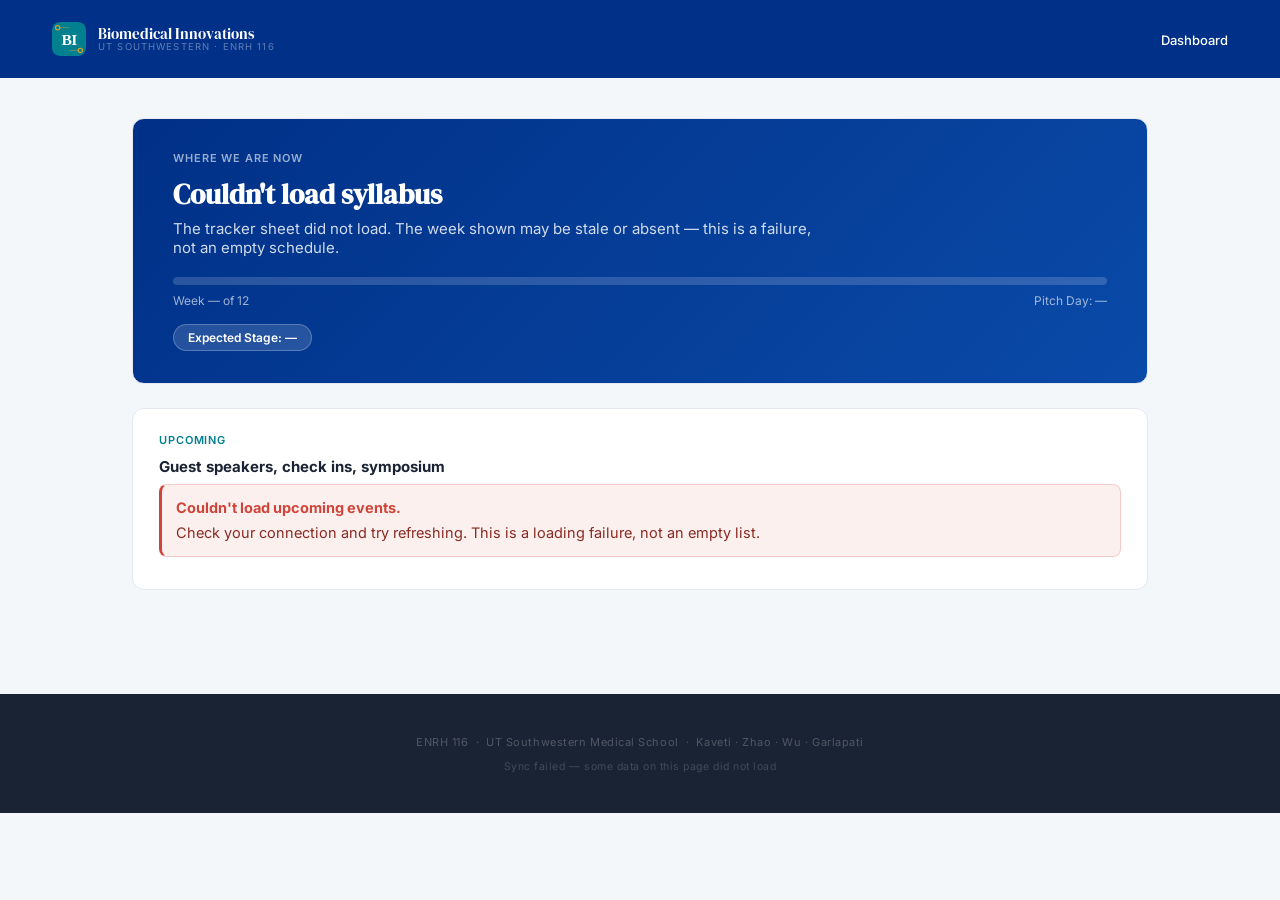
==== commit b0a24070: "Add files via upload" ====
--- a/index.html
+++ b/index.html
@@ -3,6 +3,7 @@
 <head>
 <meta charset="UTF-8"/>
 <meta name="viewport" content="width=device-width, initial-scale=1.0"/>
+<meta name="robots" content="noindex, nofollow"/>
 <title>Dashboard — Biomedical Innovations, UTSW</title>
 <link rel="preconnect" href="https://fonts.googleapis.com"/>
 <link rel="preconnect" href="https://fonts.gstatic.com" crossorigin/>
@@ -65,7 +66,7 @@
   </a>
   <nav class="site-topbar-nav">
     <a href="index.html" class="active">Dashboard</a>
-    <a href="projects/index.html">Projects</a>
+    <a href="projects/index.html" data-admin-only>Projects</a>
   </nav>
 </header>
 
@@ -119,9 +120,7 @@
   // "we could not load this" must never look like "there is nothing here".
   function renderError(el, what, err) {
     console.error(what, err);
-    const hint = err && err.reason === "envelope"
-      ? "The sheet may no longer be shared publicly."
-      : "Check your connection, or whether the tracker sheet is still shared.";
+    const hint = "Check your connection and try refreshing.";
     el.innerHTML =
       `<div class="state-error"><strong>Couldn't load ${escapeHtml(what)}.</strong>${escapeHtml(hint)} This is a loading failure, not an empty list.</div>`;
   }
@@ -141,15 +140,21 @@
     if (el) el.textContent = "Sync failed — some data on this page did not load";
   }
 
-  // Fixed deliverable dates from the syllabus (Section III). Hardcoded
-  // since these are set once for the semester, not tracked in a sheet tab.
-  const DELIVERABLES = [
-    { date: new Date(2026, 8, 8),  label: "Project Preference Ranking due" },
-    { date: new Date(2026, 8, 9),  label: "Team Formation due" },
-    { date: new Date(2026, 9, 1),  label: "Project Proposal due" },
-    { date: new Date(2026, 9, 22), label: "Mid-Semester Progress Check-In due" },
-    { date: new Date(2026, 10, 26), label: "Pitch Presentation due" },
-  ];
+  // Course-wide deliverable dates now come live from the Deliverables tab via
+  // the course endpoint (single source of truth — previously hardcoded here,
+  // which silently drifted from the syllabus). Filled in by the loader below.
+  let DELIVERABLES = [];
+
+  // Distinct { Deliverable, "Due Date" } rows -> { date, label } for the UI.
+  function buildCourseDeliverables(rows) {
+    const seen = new Set();
+    return (rows || [])
+      .map(r => ({ date: parseGvizDate(r["Due Date"]), name: String(r["Deliverable"] || "").trim() }))
+      .filter(d => d.date && d.name)
+      .filter(d => { const k = d.name + "|" + d.date.getTime(); if (seen.has(k)) return false; seen.add(k); return true; })
+      .sort((a, b) => a.date - b.date)
+      .map(d => ({ date: d.date, label: `${d.name} due` }));
+  }
 
   // ── Where We Are Now ──────────────────────────────────────────
   // Pure: classify where "today" sits relative to the syllabus weeks.
@@ -166,7 +171,9 @@
     return { state: "in-progress", current: weeks[currentIndex], currentIndex, totalWeeks: weeks.length };
   }
 
-  withTimeout(fetchTab(GIDS.syllabus), 15000, "syllabus").then(rows => {
+  withTimeout(fetchCourseData(), 15000, "syllabus").then(course => {
+    const rows = course.syllabus;
+    DELIVERABLES = buildCourseDeliverables(course.deliverables);
     const today = new Date();
     today.setHours(0,0,0,0);
 
@@ -273,7 +280,7 @@
   //    computeDashboardStats() / isResolved() / selectAlerts() /
   //    sheetRowLink() below are the pure functions that used to drive
   //    those panels. They're kept, untouched and still tested (P1-7,
-  //    p0-3, p0-4-mitigation, resolve-queue-link), in case this or a
+  //    p0-3, p1-8), in case this or a
   //    similar admin-only view gets rebuilt later — removing them now
   //    would mean rewriting the same logic from scratch rather than
   //    just calling it again.
@@ -337,10 +344,7 @@
   // live from the same `weeks` array the week card already builds, keyed
   // off keywords in each week's Topic.
   //
-  // DELIVERABLES stays hardcoded below: the Syllabus Map tab has no
-  // per-deliverable rows, and a live Deliverables tab is a schema change
-  // under Durga's action (brief §5, unblocks M-3). Flagging rather than
-  // half-fixing: this is the one remaining hardcoded course-date source.
+  // Deliverable dates are loaded live from the Deliverables tab (see DELIVERABLES).
   function classifyEventType(topic) {
     const t = (topic || "").toLowerCase();
     if (t.includes("guest speaker")) return "Guest Speaker";
@@ -374,6 +378,7 @@
         <div class="presentation-date">${fmtDate(e.date)}</div>
       </div>`).join("");
   }
+  applyAdminOnlyNav();
 </script>
 
 </body>
--- a/assets/css/projects.css
+++ b/assets/css/projects.css
@@ -175,7 +175,9 @@
 .state-message-dark { font-size: 14.5px; color: rgba(255,255,255,0.36); }
 
 /* ── Roadmap timeline ── */
-.roadmap-wrap { margin-bottom: 38px; }
+.roadmap-wrap { margin-bottom: 38px; overflow-x: auto; }
+/* Standard-track timeline: keep line + 12 nodes as one scrolling unit on phones */
+.roadmap-track.timeline-scroll { min-width: 800px; }
 .roadmap-track { position: relative; padding-top: 6px; }
 .roadmap-line-bg {
   position: absolute; top: 15px; left: 0; right: 0; height: 2px;
@@ -219,6 +221,7 @@
    render in the same muted grey as "nothing scheduled yet", so a dead
    API looked like a quiet week. Shared by all three pages. */
 .state-error {
+  display: block;
   font-size: 14.5px; color: #8a2a22; background: rgba(208,69,58,0.08);
   border: 1px solid rgba(208,69,58,0.22); border-left: 3px solid #D0453A;
   border-radius: 8px; padding: 12px 14px; margin: 8px 0; line-height: 1.5;
@@ -227,6 +230,7 @@
 
 /* Same, on the navy project-detail hero. */
 .state-error-dark {
+  display: block;
   font-size: 14.5px; color: #ffd9d4; background: rgba(208,69,58,0.16);
   border: 1px solid rgba(255,140,130,0.3); border-left: 3px solid #ff8c82;
   border-radius: 8px; padding: 12px 14px; margin: 8px 0; line-height: 1.5;
@@ -359,3 +363,18 @@
 .team-card-name { font-size: 16px; font-weight: 600; color: var(--white); margin-bottom: 8px; }
 .team-card-bio { font-size: 14px; line-height: 1.65; color: rgba(255,255,255,0.62); }
 .team-card-bio em { color: rgba(255,255,255,0.36); font-style: italic; }
+
+/* Phones: fade the right edge of the tab bar so it's obvious it scrolls */
+@media (max-width: 700px) {
+  .portal-tabs {
+    -webkit-mask-image: linear-gradient(to right, #000 88%, transparent);
+            mask-image: linear-gradient(to right, #000 88%, transparent);
+  }
+}
+
+/* Admin unlock box on the Projects grid */
+.admin-gate { max-width: 460px; margin: 24px 0; }
+.admin-gate label { display: block; font-size: 13px; color: var(--slate); margin-bottom: 8px; }
+.admin-gate input { padding: 9px 12px; border-radius: 6px; border: 1px solid #C9D2DE; font-size: 14px; width: 250px; margin-right: 8px; }
+.admin-gate button { padding: 9px 16px; border-radius: 6px; border: none; background: var(--teal); color: #fff; font-weight: 600; font-size: 14px; cursor: pointer; }
+.admin-gate button:disabled { opacity: 0.6; cursor: default; }
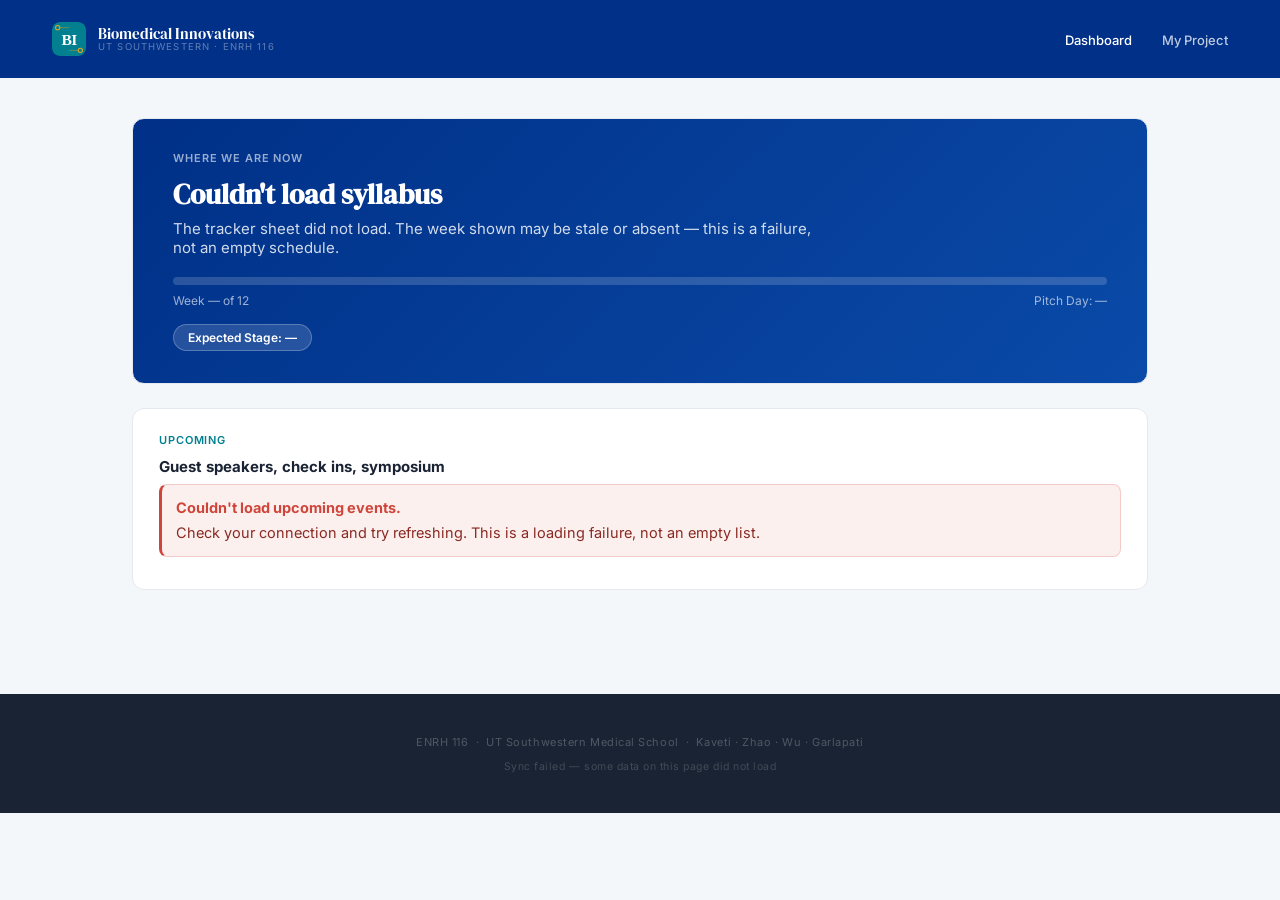
==== commit 975209fe: "Add My Project link and applyMyProjectNav function" ====
--- a/index.html
+++ b/index.html
@@ -67,6 +67,7 @@
   <nav class="site-topbar-nav">
     <a href="index.html" class="active">Dashboard</a>
     <a href="projects/index.html" data-admin-only>Projects</a>
+    <a href="projects/project.html" data-my-project-link="projects/project.html">My Project</a>
   </nav>
 </header>
 
@@ -379,6 +380,7 @@
       </div>`).join("");
   }
   applyAdminOnlyNav();
+  applyMyProjectNav();
 </script>
 
 </body>
